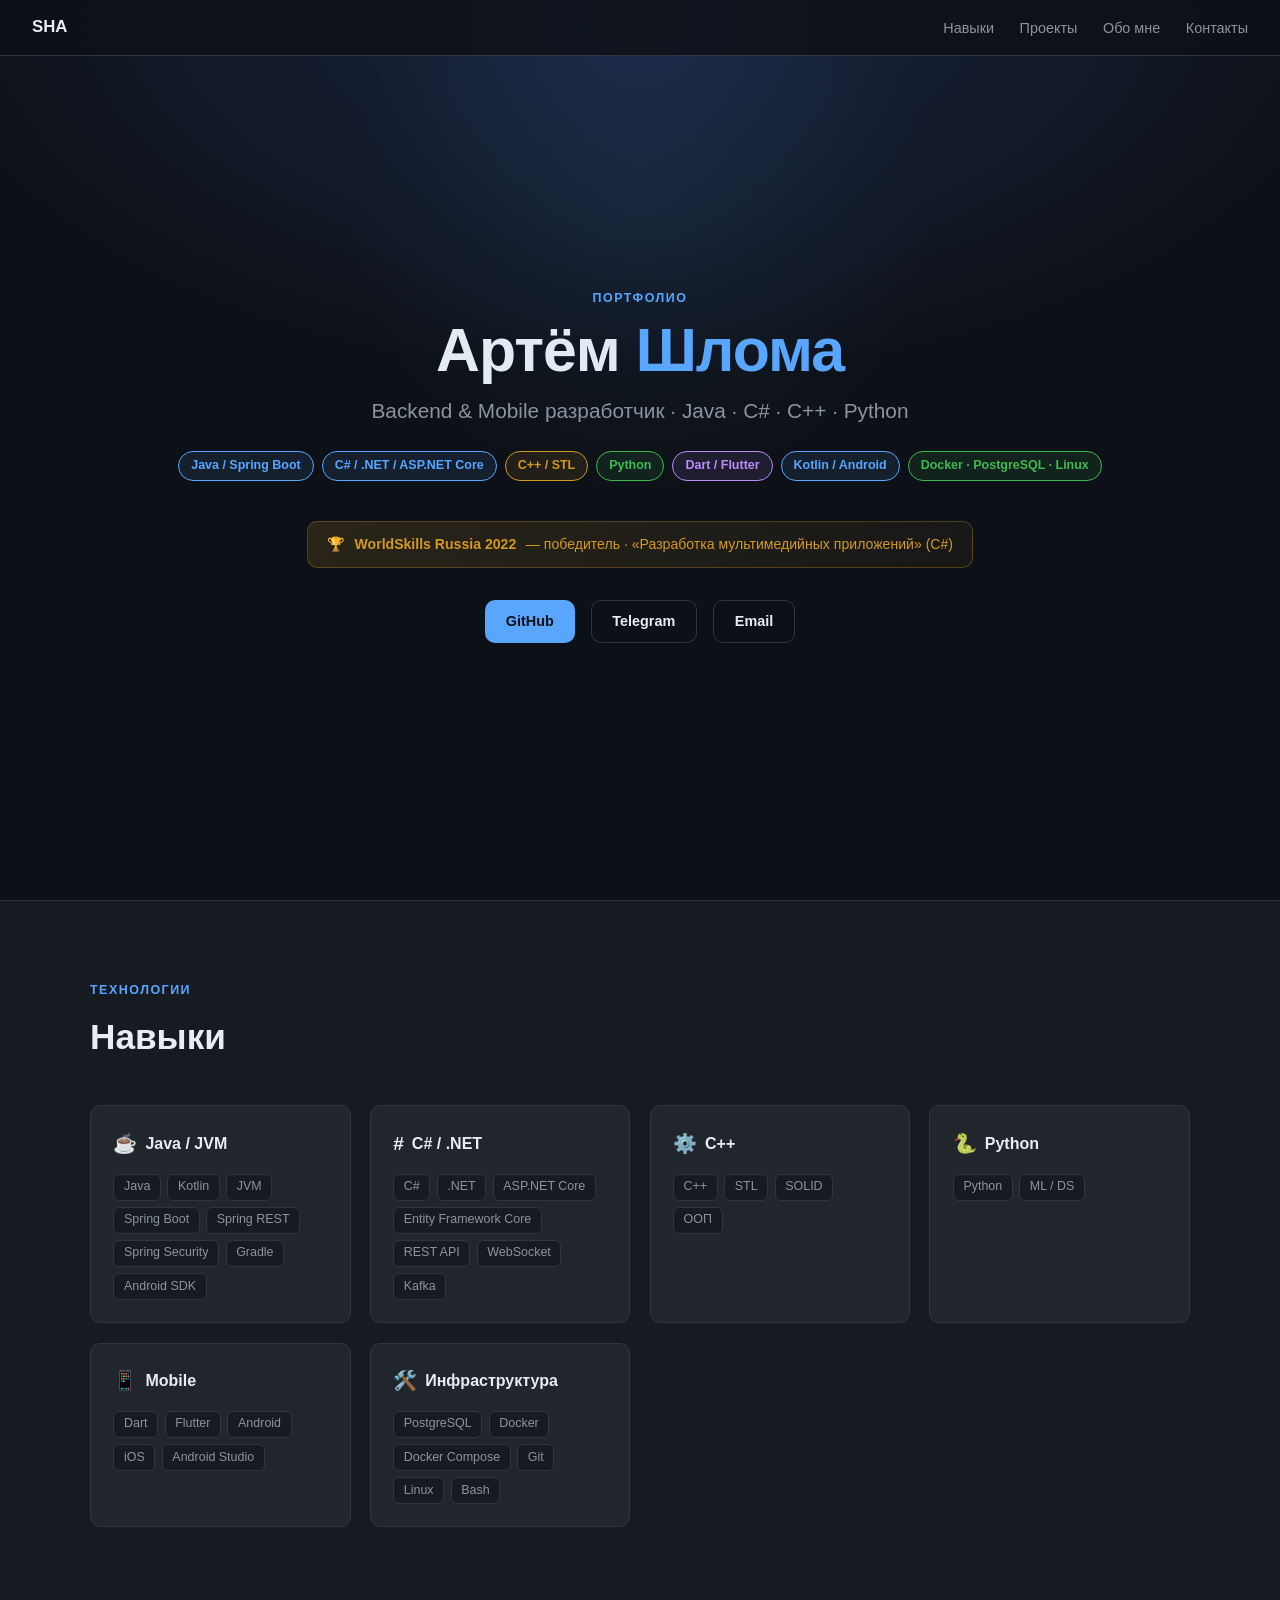
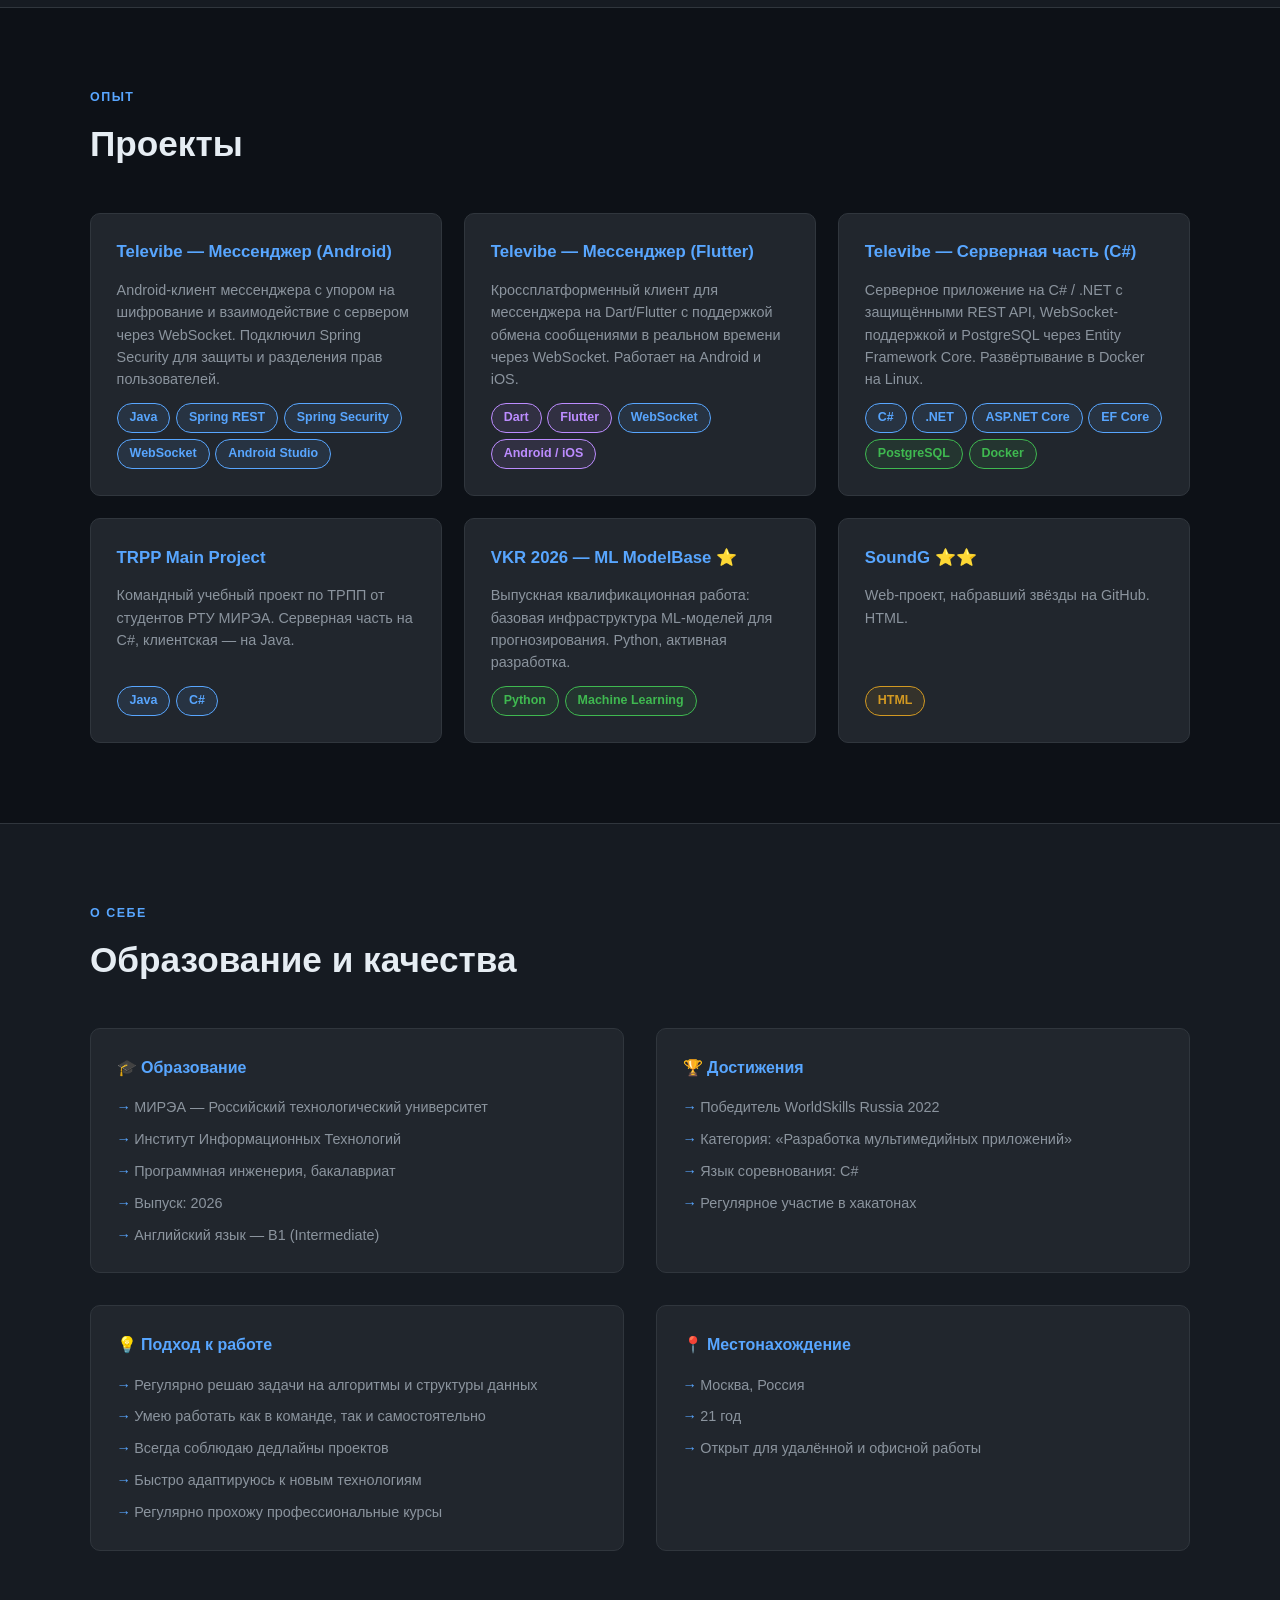
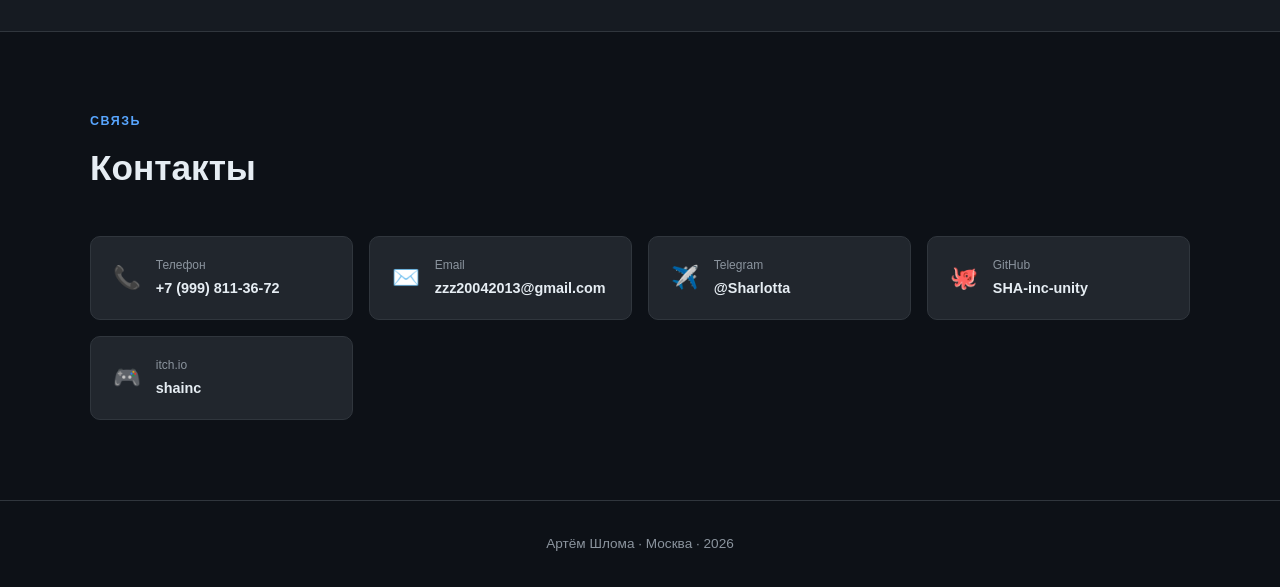
==== index.html @ 4b747300 "обновление личной страницы" ====
<!DOCTYPE html>
<html lang="ru">
<head>
  <meta charset="UTF-8" />
  <meta name="viewport" content="width=device-width, initial-scale=1.0" />
  <title>Артём Шлома — Портфолио</title>
  <style>
    *, *::before, *::after { box-sizing: border-box; margin: 0; padding: 0; }

    :root {
      --bg: #0d1117;
      --bg2: #161b22;
      --card: #21262d;
      --border: #30363d;
      --accent: #58a6ff;
      --green: #3fb950;
      --orange: #d29922;
      --purple: #bc8cff;
      --red: #f85149;
      --text: #e6edf3;
      --muted: #8b949e;
      --radius: 10px;
    }

    html { scroll-behavior: smooth; }

    body {
      background: var(--bg);
      color: var(--text);
      font-family: -apple-system, BlinkMacSystemFont, 'Segoe UI', Helvetica, Arial, sans-serif;
      font-size: 16px;
      line-height: 1.6;
    }

    /* NAV */
    nav {
      position: fixed;
      top: 0; left: 0; right: 0;
      z-index: 100;
      background: rgba(13, 17, 23, 0.85);
      backdrop-filter: blur(12px);
      border-bottom: 1px solid var(--border);
      display: flex;
      align-items: center;
      justify-content: space-between;
      padding: 0 2rem;
      height: 56px;
    }
    nav .logo { font-weight: 700; color: var(--text); font-size: 1.05rem; }
    nav ul { list-style: none; display: flex; gap: 1.6rem; }
    nav a { color: var(--muted); text-decoration: none; font-size: 0.9rem; transition: color .2s; }
    nav a:hover { color: var(--text); }

    /* HERO */
    .hero {
      min-height: 100vh;
      display: flex;
      flex-direction: column;
      justify-content: center;
      align-items: center;
      text-align: center;
      padding: 6rem 2rem 4rem;
      background: radial-gradient(ellipse 80% 60% at 50% 0%, #1a2744 0%, var(--bg) 70%);
      position: relative;
      overflow: hidden;
    }
    .hero::before {
      content: '';
      position: absolute;
      width: 600px; height: 600px;
      background: radial-gradient(circle, rgba(88,166,255,.08) 0%, transparent 70%);
      top: -100px; left: 50%; transform: translateX(-50%);
      pointer-events: none;
    }
    .hero-name {
      font-size: clamp(2.2rem, 6vw, 3.8rem);
      font-weight: 800;
      letter-spacing: -1px;
      line-height: 1.1;
    }
    .hero-name span { color: var(--accent); }
    .hero-title {
      margin-top: .6rem;
      font-size: clamp(1rem, 2.5vw, 1.3rem);
      color: var(--muted);
      font-weight: 400;
    }
    .hero-badges {
      display: flex;
      flex-wrap: wrap;
      gap: .5rem;
      justify-content: center;
      margin-top: 1.5rem;
    }
    .badge {
      padding: .25rem .75rem;
      border-radius: 99px;
      font-size: .78rem;
      font-weight: 600;
      border: 1px solid;
    }
    .badge-blue  { color: var(--accent);  border-color: var(--accent);  background: rgba(88,166,255,.1); }
    .badge-green { color: var(--green);   border-color: var(--green);   background: rgba(63,185,80,.1); }
    .badge-orange{ color: var(--orange);  border-color: var(--orange);  background: rgba(210,153,34,.1); }
    .badge-purple{ color: var(--purple);  border-color: var(--purple);  background: rgba(188,140,255,.1); }
    .badge-red   { color: var(--red);     border-color: var(--red);     background: rgba(248,81,73,.1); }

    .hero-links {
      display: flex;
      gap: 1rem;
      flex-wrap: wrap;
      justify-content: center;
      margin-top: 2rem;
    }
    .btn {
      display: inline-flex;
      align-items: center;
      gap: .4rem;
      padding: .55rem 1.3rem;
      border-radius: var(--radius);
      font-size: .9rem;
      font-weight: 600;
      text-decoration: none;
      transition: all .2s;
      cursor: pointer;
    }
    .btn-primary {
      background: var(--accent);
      color: #0d1117;
    }
    .btn-primary:hover { background: #79b8ff; }
    .btn-outline {
      border: 1px solid var(--border);
      color: var(--text);
      background: transparent;
    }
    .btn-outline:hover { border-color: var(--muted); background: var(--card); }

    .achievement-banner {
      margin-top: 2.5rem;
      display: inline-flex;
      align-items: center;
      gap: .6rem;
      background: linear-gradient(135deg, rgba(210,153,34,.15), rgba(210,153,34,.05));
      border: 1px solid rgba(210,153,34,.3);
      border-radius: var(--radius);
      padding: .7rem 1.2rem;
      font-size: .88rem;
      color: var(--orange);
    }
    .achievement-banner span { font-weight: 700; }

    /* SECTIONS */
    section { padding: 5rem 2rem; }
    .container { max-width: 1100px; margin: 0 auto; }
    .section-label {
      font-size: .78rem;
      font-weight: 700;
      letter-spacing: .12em;
      text-transform: uppercase;
      color: var(--accent);
      margin-bottom: .5rem;
    }
    h2 {
      font-size: clamp(1.6rem, 4vw, 2.2rem);
      font-weight: 800;
      margin-bottom: 2.5rem;
    }

    /* SKILLS */
    #skills { background: var(--bg2); }
    .skills-grid {
      display: grid;
      grid-template-columns: repeat(auto-fill, minmax(240px, 1fr));
      gap: 1.2rem;
    }
    .skill-card {
      background: var(--card);
      border: 1px solid var(--border);
      border-radius: var(--radius);
      padding: 1.4rem;
      transition: border-color .2s, transform .2s;
    }
    .skill-card:hover { border-color: var(--accent); transform: translateY(-2px); }
    .skill-card h3 {
      font-size: 1rem;
      font-weight: 700;
      margin-bottom: .9rem;
      display: flex;
      align-items: center;
      gap: .5rem;
    }
    .skill-icon { font-size: 1.2rem; }
    .skill-tags { display: flex; flex-wrap: wrap; gap: .4rem; }
    .tag {
      background: var(--bg2);
      border: 1px solid var(--border);
      border-radius: 6px;
      padding: .15rem .6rem;
      font-size: .78rem;
      color: var(--muted);
    }

    /* PROJECTS */
    .projects-grid {
      display: grid;
      grid-template-columns: repeat(auto-fill, minmax(320px, 1fr));
      gap: 1.4rem;
    }
    .project-card {
      background: var(--card);
      border: 1px solid var(--border);
      border-radius: var(--radius);
      padding: 1.6rem;
      display: flex;
      flex-direction: column;
      gap: .8rem;
      transition: border-color .2s, transform .2s;
    }
    .project-card:hover { border-color: var(--accent); transform: translateY(-3px); }
    .project-header { display: flex; align-items: flex-start; justify-content: space-between; gap: 1rem; }
    .project-name {
      font-size: 1.05rem;
      font-weight: 700;
      color: var(--accent);
      text-decoration: none;
    }
    .project-name:hover { text-decoration: underline; }
    .project-desc { font-size: .9rem; color: var(--muted); line-height: 1.55; }
    .project-stack { display: flex; flex-wrap: wrap; gap: .35rem; margin-top: auto; }

    /* ABOUT */
    #about { background: var(--bg2); }
    .about-grid {
      display: grid;
      grid-template-columns: 1fr 1fr;
      gap: 2rem;
    }
    @media (max-width: 700px) { .about-grid { grid-template-columns: 1fr; } }
    .about-card {
      background: var(--card);
      border: 1px solid var(--border);
      border-radius: var(--radius);
      padding: 1.6rem;
    }
    .about-card h3 { font-size: 1rem; font-weight: 700; margin-bottom: 1rem; color: var(--accent); }
    .about-card ul { list-style: none; display: flex; flex-direction: column; gap: .55rem; }
    .about-card li {
      font-size: .9rem;
      color: var(--muted);
      padding-left: 1.1rem;
      position: relative;
    }
    .about-card li::before { content: '→'; position: absolute; left: 0; color: var(--accent); }

    /* CONTACT */
    .contact-grid {
      display: grid;
      grid-template-columns: repeat(auto-fill, minmax(220px, 1fr));
      gap: 1rem;
    }
    .contact-card {
      background: var(--card);
      border: 1px solid var(--border);
      border-radius: var(--radius);
      padding: 1.2rem 1.4rem;
      display: flex;
      align-items: center;
      gap: .9rem;
      text-decoration: none;
      color: var(--text);
      transition: border-color .2s, transform .2s;
    }
    .contact-card:hover { border-color: var(--accent); transform: translateY(-2px); }
    .contact-icon { font-size: 1.4rem; }
    .contact-label { font-size: .75rem; color: var(--muted); margin-bottom: .1rem; }
    .contact-value { font-size: .9rem; font-weight: 600; }

    /* FOOTER */
    footer {
      border-top: 1px solid var(--border);
      text-align: center;
      padding: 2rem;
      color: var(--muted);
      font-size: .85rem;
    }

    /* DIVIDER */
    .divider {
      height: 1px;
      background: var(--border);
      margin: 0;
    }

    /* SCROLLBAR */
    ::-webkit-scrollbar { width: 6px; }
    ::-webkit-scrollbar-track { background: var(--bg); }
    ::-webkit-scrollbar-thumb { background: var(--border); border-radius: 3px; }
    ::-webkit-scrollbar-thumb:hover { background: var(--muted); }

    @media (max-width: 600px) {
      nav ul { gap: .9rem; }
      .hero-links { flex-direction: column; align-items: center; }
    }
  </style>
</head>
<body>

<!-- NAVIGATION -->
<nav>
  <div class="logo">SHA</div>
  <ul>
    <li><a href="#skills">Навыки</a></li>
    <li><a href="#projects">Проекты</a></li>
    <li><a href="#about">Обо мне</a></li>
    <li><a href="#contact">Контакты</a></li>
  </ul>
</nav>

<!-- HERO -->
<section class="hero">
  <p class="section-label">Портфолио</p>
  <h1 class="hero-name">Артём <span>Шлома</span></h1>
  <p class="hero-title">Backend &amp; Mobile разработчик · Java · C# · C++ · Python</p>

  <div class="hero-badges">
    <span class="badge badge-blue">Java / Spring Boot</span>
    <span class="badge badge-blue">C# / .NET / ASP.NET Core</span>
    <span class="badge badge-orange">C++ / STL</span>
    <span class="badge badge-green">Python</span>
    <span class="badge badge-purple">Dart / Flutter</span>
    <span class="badge badge-blue">Kotlin / Android</span>
    <span class="badge badge-green">Docker · PostgreSQL · Linux</span>
  </div>

  <div class="achievement-banner">
    🏆 <span>WorldSkills Russia 2022</span> — победитель · «Разработка мультимедийных приложений» (C#)
  </div>

  <div class="hero-links">
    <a href="https://github.com/SHA-inc-unity" class="btn btn-primary" target="_blank" rel="noopener">
      GitHub
    </a>
    <a href="https://t.me/Sharlotta" class="btn btn-outline" target="_blank" rel="noopener">
      Telegram
    </a>
    <a href="mailto:zzz20042013@gmail.com" class="btn btn-outline">
      Email
    </a>
  </div>
</section>

<div class="divider"></div>

<!-- SKILLS -->
<section id="skills">
  <div class="container">
    <p class="section-label">Технологии</p>
    <h2>Навыки</h2>
    <div class="skills-grid">

      <div class="skill-card">
        <h3><span class="skill-icon">☕</span> Java / JVM</h3>
        <div class="skill-tags">
          <span class="tag">Java</span>
          <span class="tag">Kotlin</span>
          <span class="tag">JVM</span>
          <span class="tag">Spring Boot</span>
          <span class="tag">Spring REST</span>
          <span class="tag">Spring Security</span>
          <span class="tag">Gradle</span>
          <span class="tag">Android SDK</span>
        </div>
      </div>

      <div class="skill-card">
        <h3><span class="skill-icon">#</span> C# / .NET</h3>
        <div class="skill-tags">
          <span class="tag">C#</span>
          <span class="tag">.NET</span>
          <span class="tag">ASP.NET Core</span>
          <span class="tag">Entity Framework Core</span>
          <span class="tag">REST API</span>
          <span class="tag">WebSocket</span>
          <span class="tag">Kafka</span>
        </div>
      </div>

      <div class="skill-card">
        <h3><span class="skill-icon">⚙️</span> C++</h3>
        <div class="skill-tags">
          <span class="tag">C++</span>
          <span class="tag">STL</span>
          <span class="tag">SOLID</span>
          <span class="tag">ООП</span>
        </div>
      </div>

      <div class="skill-card">
        <h3><span class="skill-icon">🐍</span> Python</h3>
        <div class="skill-tags">
          <span class="tag">Python</span>
          <span class="tag">ML / DS</span>
        </div>
      </div>

      <div class="skill-card">
        <h3><span class="skill-icon">📱</span> Mobile</h3>
        <div class="skill-tags">
          <span class="tag">Dart</span>
          <span class="tag">Flutter</span>
          <span class="tag">Android</span>
          <span class="tag">iOS</span>
          <span class="tag">Android Studio</span>
        </div>
      </div>

      <div class="skill-card">
        <h3><span class="skill-icon">🛠️</span> Инфраструктура</h3>
        <div class="skill-tags">
          <span class="tag">PostgreSQL</span>
          <span class="tag">Docker</span>
          <span class="tag">Docker Compose</span>
          <span class="tag">Git</span>
          <span class="tag">Linux</span>
          <span class="tag">Bash</span>
        </div>
      </div>

    </div>
  </div>
</section>

<div class="divider"></div>

<!-- PROJECTS -->
<section id="projects">
  <div class="container">
    <p class="section-label">Опыт</p>
    <h2>Проекты</h2>
    <div class="projects-grid">

      <div class="project-card">
        <div class="project-header">
          <a href="https://github.com/FuhFuhOrg/Televibe" class="project-name" target="_blank" rel="noopener">
            Televibe — Мессенджер (Android)
          </a>
        </div>
        <p class="project-desc">
          Android-клиент мессенджера с упором на шифрование и взаимодействие с сервером через WebSocket. 
          Подключил Spring Security для защиты и разделения прав пользователей.
        </p>
        <div class="project-stack">
          <span class="badge badge-blue">Java</span>
          <span class="badge badge-blue">Spring REST</span>
          <span class="badge badge-blue">Spring Security</span>
          <span class="badge badge-blue">WebSocket</span>
          <span class="badge badge-blue">Android Studio</span>
        </div>
      </div>

      <div class="project-card">
        <div class="project-header">
          <a href="https://github.com/FuhFuhOrg/Televibe/tree/main/Flutter/tele_vibe" class="project-name" target="_blank" rel="noopener">
            Televibe — Мессенджер (Flutter)
          </a>
        </div>
        <p class="project-desc">
          Кроссплатформенный клиент для мессенджера на Dart/Flutter с поддержкой обмена сообщениями 
          в реальном времени через WebSocket. Работает на Android и iOS.
        </p>
        <div class="project-stack">
          <span class="badge badge-purple">Dart</span>
          <span class="badge badge-purple">Flutter</span>
          <span class="badge badge-blue">WebSocket</span>
          <span class="badge badge-purple">Android / iOS</span>
        </div>
      </div>

      <div class="project-card">
        <div class="project-header">
          <a href="https://github.com/FuhFuhOrg/Televibe_server" class="project-name" target="_blank" rel="noopener">
            Televibe — Серверная часть (C#)
          </a>
        </div>
        <p class="project-desc">
          Серверное приложение на C# / .NET с защищёнными REST API, WebSocket-поддержкой 
          и PostgreSQL через Entity Framework Core. Развёртывание в Docker на Linux.
        </p>
        <div class="project-stack">
          <span class="badge badge-blue">C#</span>
          <span class="badge badge-blue">.NET</span>
          <span class="badge badge-blue">ASP.NET Core</span>
          <span class="badge badge-blue">EF Core</span>
          <span class="badge badge-green">PostgreSQL</span>
          <span class="badge badge-green">Docker</span>
        </div>
      </div>

      <div class="project-card">
        <div class="project-header">
          <a href="https://github.com/SHA-unity-inc/TRPP_Main_Project" class="project-name" target="_blank" rel="noopener">
            TRPP Main Project
          </a>
        </div>
        <p class="project-desc">
          Командный учебный проект по ТРПП от студентов РТУ МИРЭА. Серверная часть на C#, 
          клиентская — на Java.
        </p>
        <div class="project-stack">
          <span class="badge badge-blue">Java</span>
          <span class="badge badge-blue">C#</span>
        </div>
      </div>

      <div class="project-card">
        <div class="project-header">
          <a href="https://github.com/SHA-inc-unity/VKR_2026_ModelBase" class="project-name" target="_blank" rel="noopener">
            VKR 2026 — ML ModelBase ⭐
          </a>
        </div>
        <p class="project-desc">
          Выпускная квалификационная работа: базовая инфраструктура ML-моделей для прогнозирования. 
          Python, активная разработка.
        </p>
        <div class="project-stack">
          <span class="badge badge-green">Python</span>
          <span class="badge badge-green">Machine Learning</span>
        </div>
      </div>

      <div class="project-card">
        <div class="project-header">
          <a href="https://github.com/SHA-inc-unity/SoundG" class="project-name" target="_blank" rel="noopener">
            SoundG ⭐⭐
          </a>
        </div>
        <p class="project-desc">
          Web-проект, набравший звёзды на GitHub. HTML.
        </p>
        <div class="project-stack">
          <span class="badge badge-orange">HTML</span>
        </div>
      </div>

    </div>
  </div>
</section>

<div class="divider"></div>

<!-- ABOUT -->
<section id="about">
  <div class="container">
    <p class="section-label">О себе</p>
    <h2>Образование и качества</h2>
    <div class="about-grid">

      <div class="about-card">
        <h3>🎓 Образование</h3>
        <ul>
          <li>МИРЭА — Российский технологический университет</li>
          <li>Институт Информационных Технологий</li>
          <li>Программная инженерия, бакалавриат</li>
          <li>Выпуск: 2026</li>
          <li>Английский язык — B1 (Intermediate)</li>
        </ul>
      </div>

      <div class="about-card">
        <h3>🏆 Достижения</h3>
        <ul>
          <li>Победитель WorldSkills Russia 2022</li>
          <li>Категория: «Разработка мультимедийных приложений»</li>
          <li>Язык соревнования: C#</li>
          <li>Регулярное участие в хакатонах</li>
        </ul>
      </div>

      <div class="about-card">
        <h3>💡 Подход к работе</h3>
        <ul>
          <li>Регулярно решаю задачи на алгоритмы и структуры данных</li>
          <li>Умею работать как в команде, так и самостоятельно</li>
          <li>Всегда соблюдаю дедлайны проектов</li>
          <li>Быстро адаптируюсь к новым технологиям</li>
          <li>Регулярно прохожу профессиональные курсы</li>
        </ul>
      </div>

      <div class="about-card">
        <h3>📍 Местонахождение</h3>
        <ul>
          <li>Москва, Россия</li>
          <li>21 год</li>
          <li>Открыт для удалённой и офисной работы</li>
        </ul>
      </div>

    </div>
  </div>
</section>

<div class="divider"></div>

<!-- CONTACT -->
<section id="contact">
  <div class="container">
    <p class="section-label">Связь</p>
    <h2>Контакты</h2>
    <div class="contact-grid">

      <a href="tel:+79998113672" class="contact-card">
        <span class="contact-icon">📞</span>
        <div>
          <div class="contact-label">Телефон</div>
          <div class="contact-value">+7 (999) 811-36-72</div>
        </div>
      </a>

      <a href="mailto:zzz20042013@gmail.com" class="contact-card">
        <span class="contact-icon">✉️</span>
        <div>
          <div class="contact-label">Email</div>
          <div class="contact-value">zzz20042013@gmail.com</div>
        </div>
      </a>

      <a href="https://t.me/Sharlotta" class="contact-card" target="_blank" rel="noopener">
        <span class="contact-icon">✈️</span>
        <div>
          <div class="contact-label">Telegram</div>
          <div class="contact-value">@Sharlotta</div>
        </div>
      </a>

      <a href="https://github.com/SHA-inc-unity" class="contact-card" target="_blank" rel="noopener">
        <span class="contact-icon">🐙</span>
        <div>
          <div class="contact-label">GitHub</div>
          <div class="contact-value">SHA-inc-unity</div>
        </div>
      </a>

      <a href="https://itch.io/profile/shainc" class="contact-card" target="_blank" rel="noopener">
        <span class="contact-icon">🎮</span>
        <div>
          <div class="contact-label">itch.io</div>
          <div class="contact-value">shainc</div>
        </div>
      </a>

    </div>
  </div>
</section>

<footer>
  <p>Артём Шлома · Москва · 2026</p>
</footer>

</body>
</html>
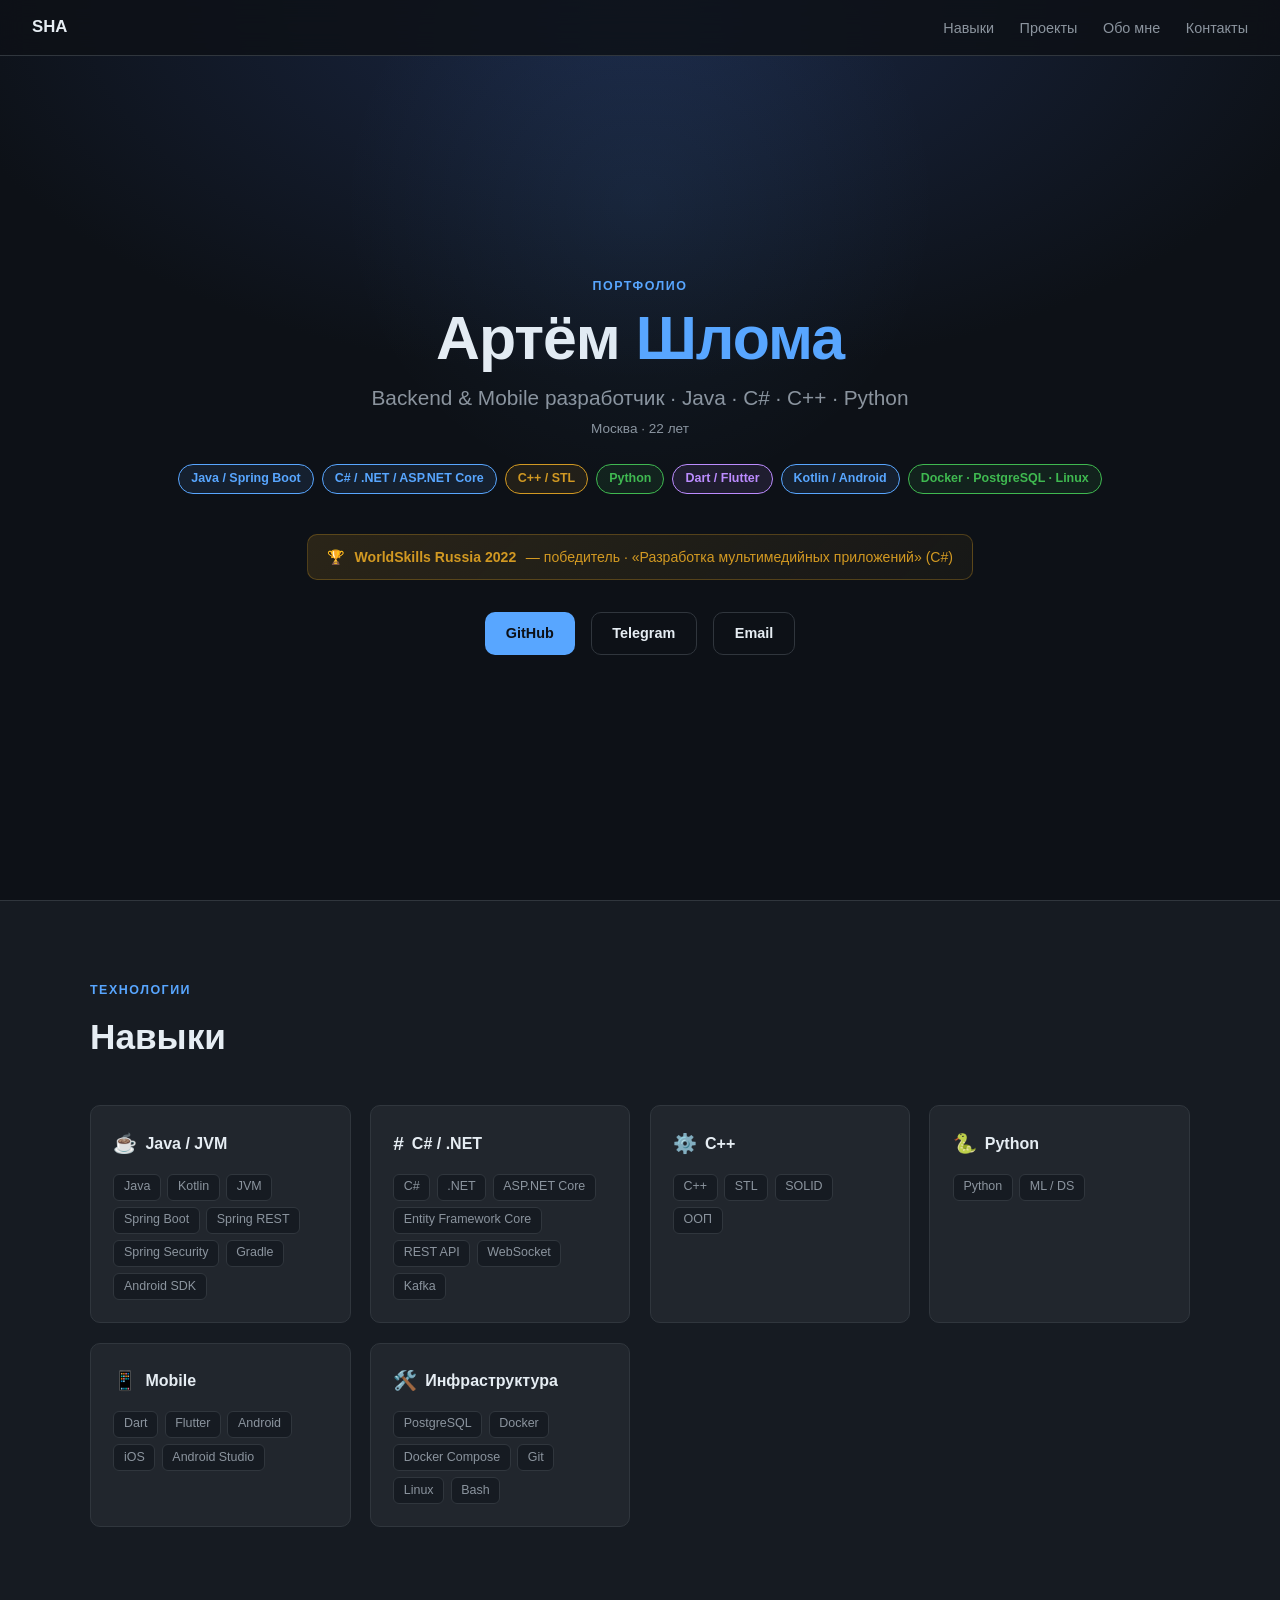
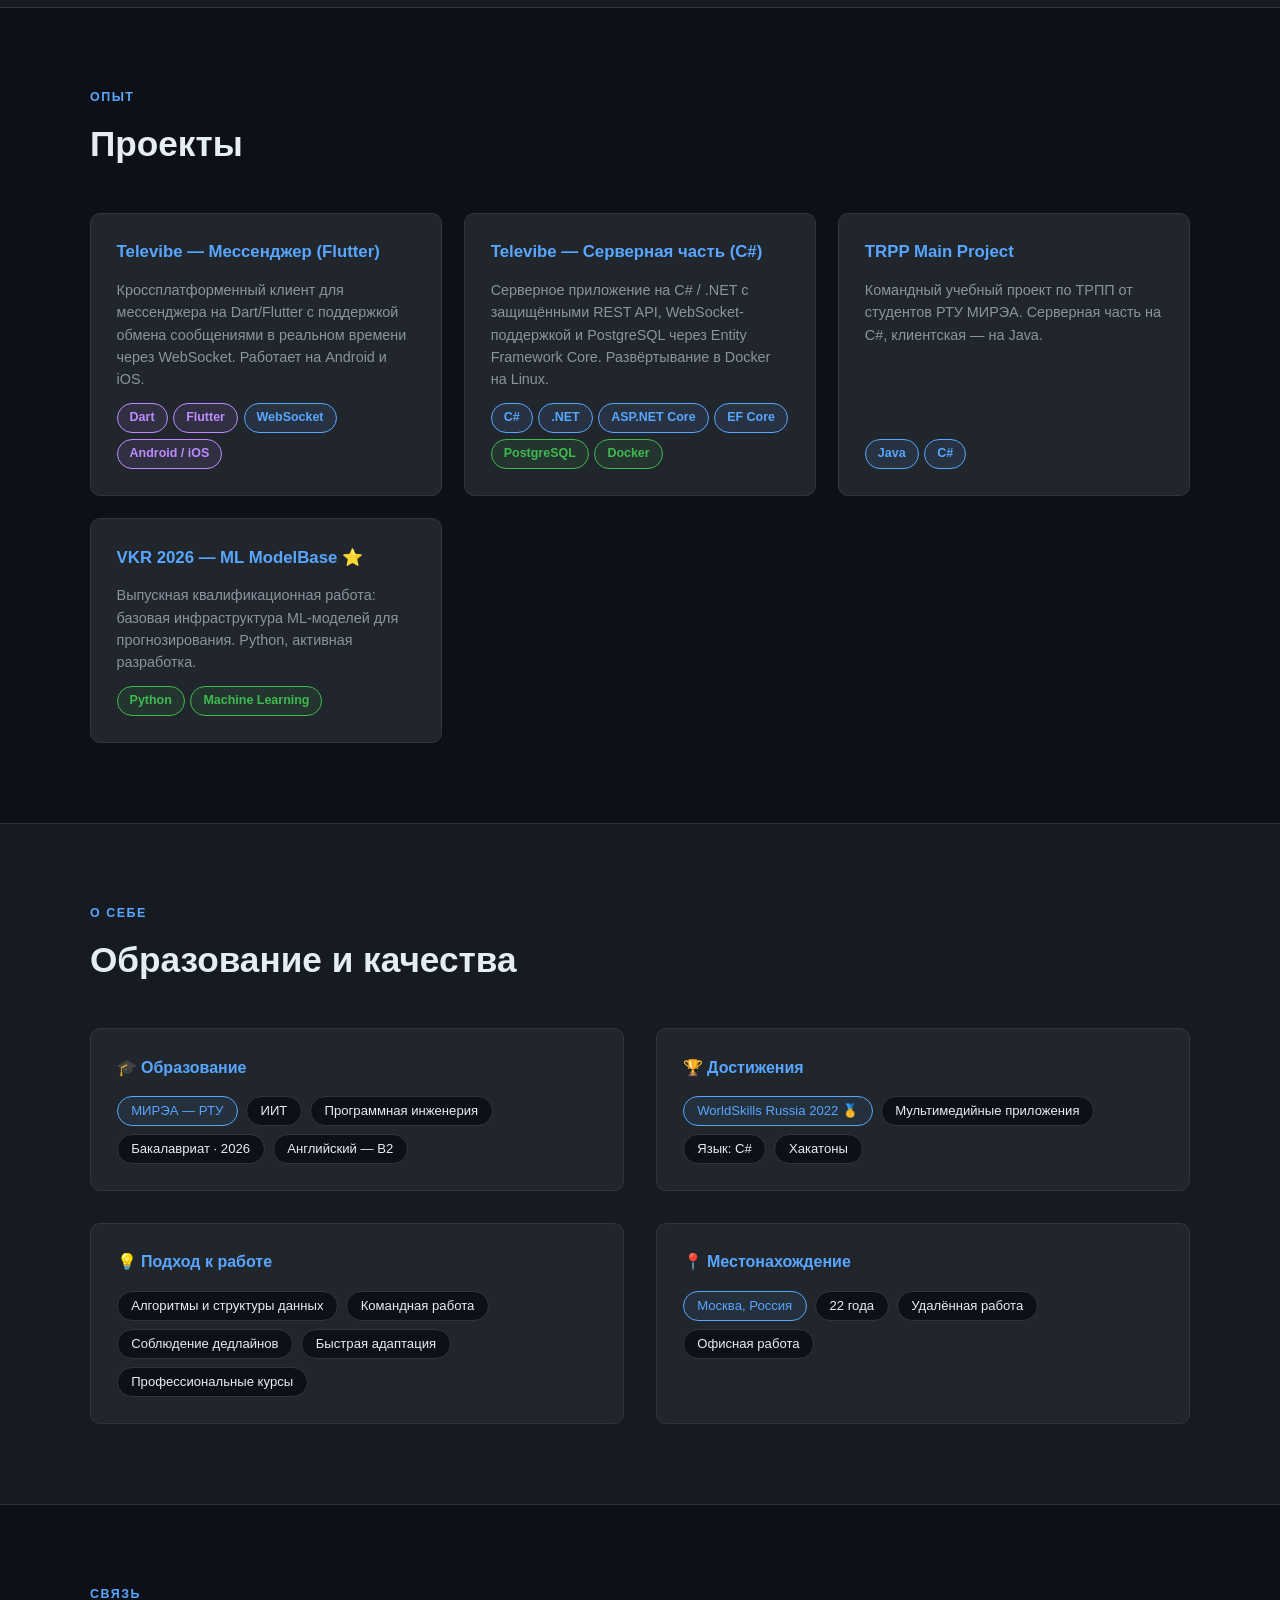
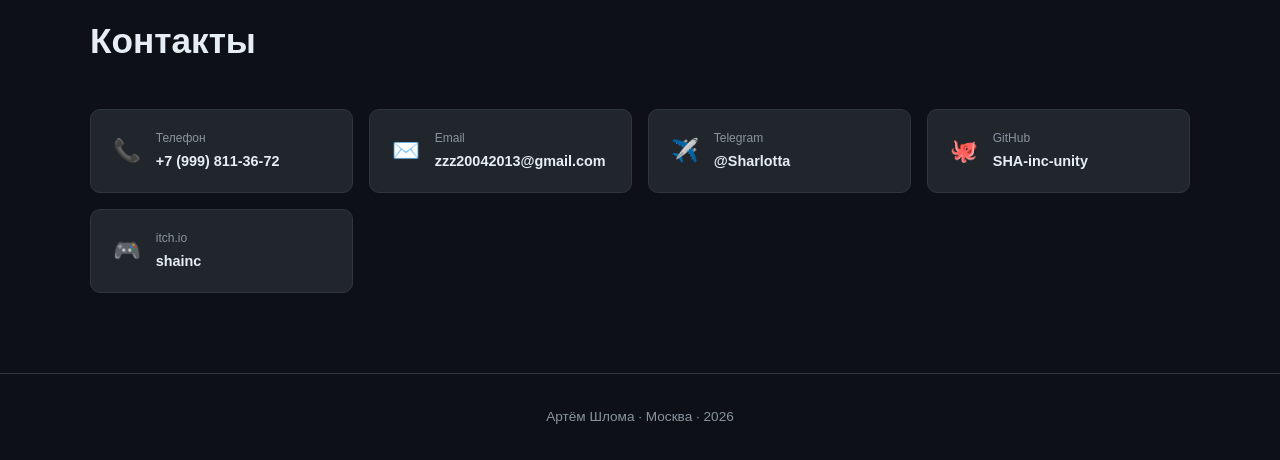
==== commit 07fc3b1c: "update projects" ====
--- a/index.html
+++ b/index.html
@@ -253,6 +253,21 @@
     }
     .about-card li::before { content: '→'; position: absolute; left: 0; color: var(--accent); }
 
+    /* CHIPS */
+    .chips { display: flex; flex-wrap: wrap; gap: .5rem; }
+    .chip {
+      display: inline-block;
+      padding: .3rem .85rem;
+      border-radius: 99px;
+      background: var(--bg);
+      border: 1px solid var(--border);
+      font-size: .82rem;
+      color: var(--text);
+      line-height: 1.4;
+    }
+    .chip-accent { border-color: var(--accent); color: var(--accent); background: rgba(88,166,255,.08); }
+    .chip-muted  { color: var(--muted); }
+
     /* CONTACT */
     .contact-grid {
       display: grid;
@@ -322,6 +337,7 @@
   <p class="section-label">Портфолио</p>
   <h1 class="hero-name">Артём <span>Шлома</span></h1>
   <p class="hero-title">Backend &amp; Mobile разработчик · Java · C# · C++ · Python</p>
+  <p class="hero-title" style="font-size:.85rem;margin-top:.2rem;color:var(--muted)">Москва · <span id="hero-age"></span></p>
 
   <div class="hero-badges">
     <span class="badge badge-blue">Java / Spring Boot</span>
@@ -442,25 +458,6 @@
 
       <div class="project-card">
         <div class="project-header">
-          <a href="https://github.com/FuhFuhOrg/Televibe" class="project-name" target="_blank" rel="noopener">
-            Televibe — Мессенджер (Android)
-          </a>
-        </div>
-        <p class="project-desc">
-          Android-клиент мессенджера с упором на шифрование и взаимодействие с сервером через WebSocket. 
-          Подключил Spring Security для защиты и разделения прав пользователей.
-        </p>
-        <div class="project-stack">
-          <span class="badge badge-blue">Java</span>
-          <span class="badge badge-blue">Spring REST</span>
-          <span class="badge badge-blue">Spring Security</span>
-          <span class="badge badge-blue">WebSocket</span>
-          <span class="badge badge-blue">Android Studio</span>
-        </div>
-      </div>
-
-      <div class="project-card">
-        <div class="project-header">
           <a href="https://github.com/FuhFuhOrg/Televibe/tree/main/Flutter/tele_vibe" class="project-name" target="_blank" rel="noopener">
             Televibe — Мессенджер (Flutter)
           </a>
@@ -529,19 +526,7 @@
         </div>
       </div>
 
-      <div class="project-card">
-        <div class="project-header">
-          <a href="https://github.com/SHA-inc-unity/SoundG" class="project-name" target="_blank" rel="noopener">
-            SoundG ⭐⭐
-          </a>
-        </div>
-        <p class="project-desc">
-          Web-проект, набравший звёзды на GitHub. HTML.
-        </p>
-        <div class="project-stack">
-          <span class="badge badge-orange">HTML</span>
-        </div>
-      </div>
+
 
     </div>
   </div>
@@ -558,43 +543,44 @@
 
       <div class="about-card">
         <h3>🎓 Образование</h3>
-        <ul>
-          <li>МИРЭА — Российский технологический университет</li>
-          <li>Институт Информационных Технологий</li>
-          <li>Программная инженерия, бакалавриат</li>
-          <li>Выпуск: 2026</li>
-          <li>Английский язык — B1 (Intermediate)</li>
-        </ul>
+        <div class="chips">
+          <span class="chip chip-accent">МИРЭА — РТУ</span>
+          <span class="chip">ИИТ</span>
+          <span class="chip">Программная инженерия</span>
+          <span class="chip">Бакалавриат · 2026</span>
+          <span class="chip">Английский — B2</span>
+        </div>
       </div>
 
       <div class="about-card">
         <h3>🏆 Достижения</h3>
-        <ul>
-          <li>Победитель WorldSkills Russia 2022</li>
-          <li>Категория: «Разработка мультимедийных приложений»</li>
-          <li>Язык соревнования: C#</li>
-          <li>Регулярное участие в хакатонах</li>
-        </ul>
+        <div class="chips">
+          <span class="chip chip-accent">WorldSkills Russia 2022 🥇</span>
+          <span class="chip">Мультимедийные приложения</span>
+          <span class="chip">Язык: C#</span>
+          <span class="chip">Хакатоны</span>
+        </div>
       </div>
 
       <div class="about-card">
         <h3>💡 Подход к работе</h3>
-        <ul>
-          <li>Регулярно решаю задачи на алгоритмы и структуры данных</li>
-          <li>Умею работать как в команде, так и самостоятельно</li>
-          <li>Всегда соблюдаю дедлайны проектов</li>
-          <li>Быстро адаптируюсь к новым технологиям</li>
-          <li>Регулярно прохожу профессиональные курсы</li>
-        </ul>
+        <div class="chips">
+          <span class="chip">Алгоритмы и структуры данных</span>
+          <span class="chip">Командная работа</span>
+          <span class="chip">Соблюдение дедлайнов</span>
+          <span class="chip">Быстрая адаптация</span>
+          <span class="chip">Профессиональные курсы</span>
+        </div>
       </div>
 
       <div class="about-card">
         <h3>📍 Местонахождение</h3>
-        <ul>
-          <li>Москва, Россия</li>
-          <li>21 год</li>
-          <li>Открыт для удалённой и офисной работы</li>
-        </ul>
+        <div class="chips">
+          <span class="chip chip-accent">Москва, Россия</span>
+          <span class="chip" id="age-chip"></span>
+          <span class="chip">Удалённая работа</span>
+          <span class="chip">Офисная работа</span>
+        </div>
       </div>
 
     </div>
@@ -658,5 +644,19 @@
   <p>Артём Шлома · Москва · 2026</p>
 </footer>
 
+<script>
+  (function() {
+    var birth = new Date(2004, 8, 8); // Sept 8, 2004 (month 0-indexed)
+    var now = new Date();
+    var age = now.getFullYear() - birth.getFullYear();
+    var m = now.getMonth() - birth.getMonth();
+    if (m < 0 || (m === 0 && now.getDate() < birth.getDate())) age--;
+    var txt = age + ' ' + (age === 21 ? 'год' : age >= 22 && age <= 24 ? 'года' : 'лет');
+    var chip = document.getElementById('age-chip');
+    if (chip) chip.textContent = txt;
+    var heroAge = document.getElementById('hero-age');
+    if (heroAge) heroAge.textContent = age + ' лет';
+  })();
+</script>
 </body>
 </html>
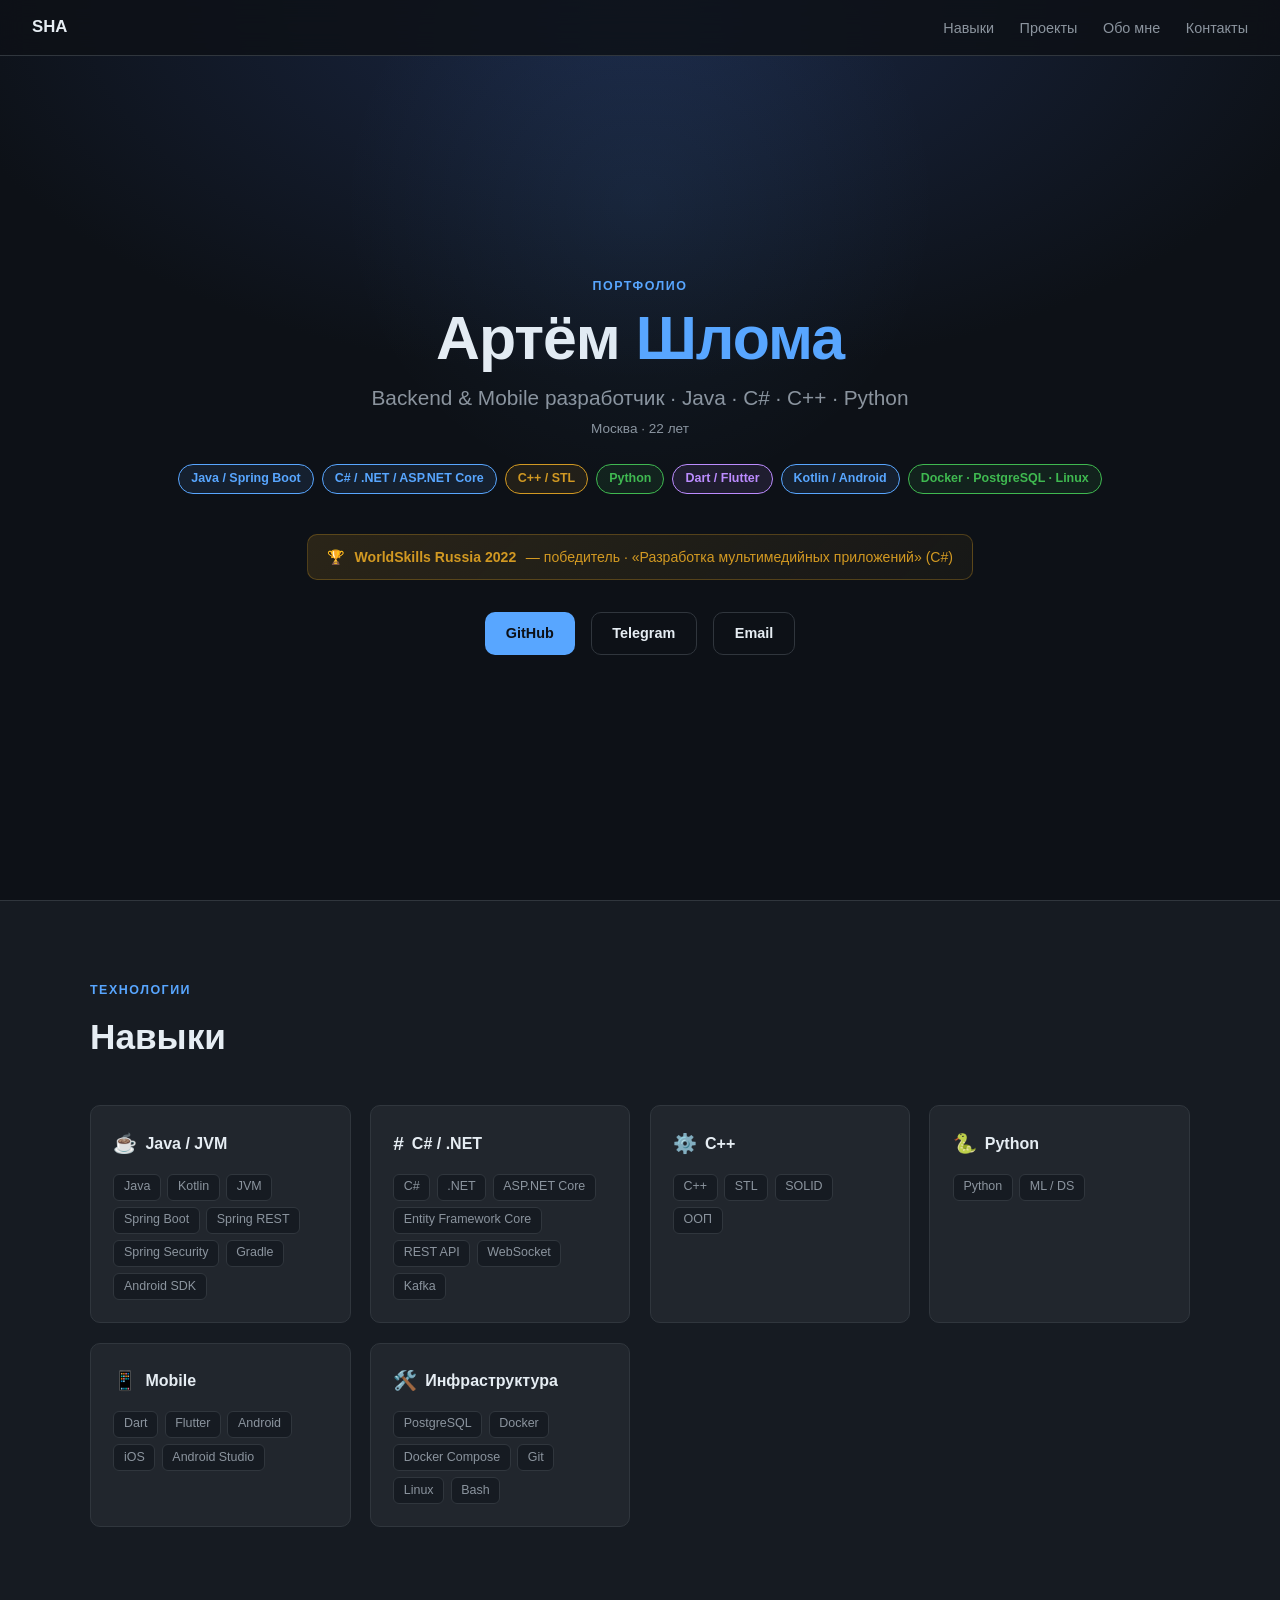
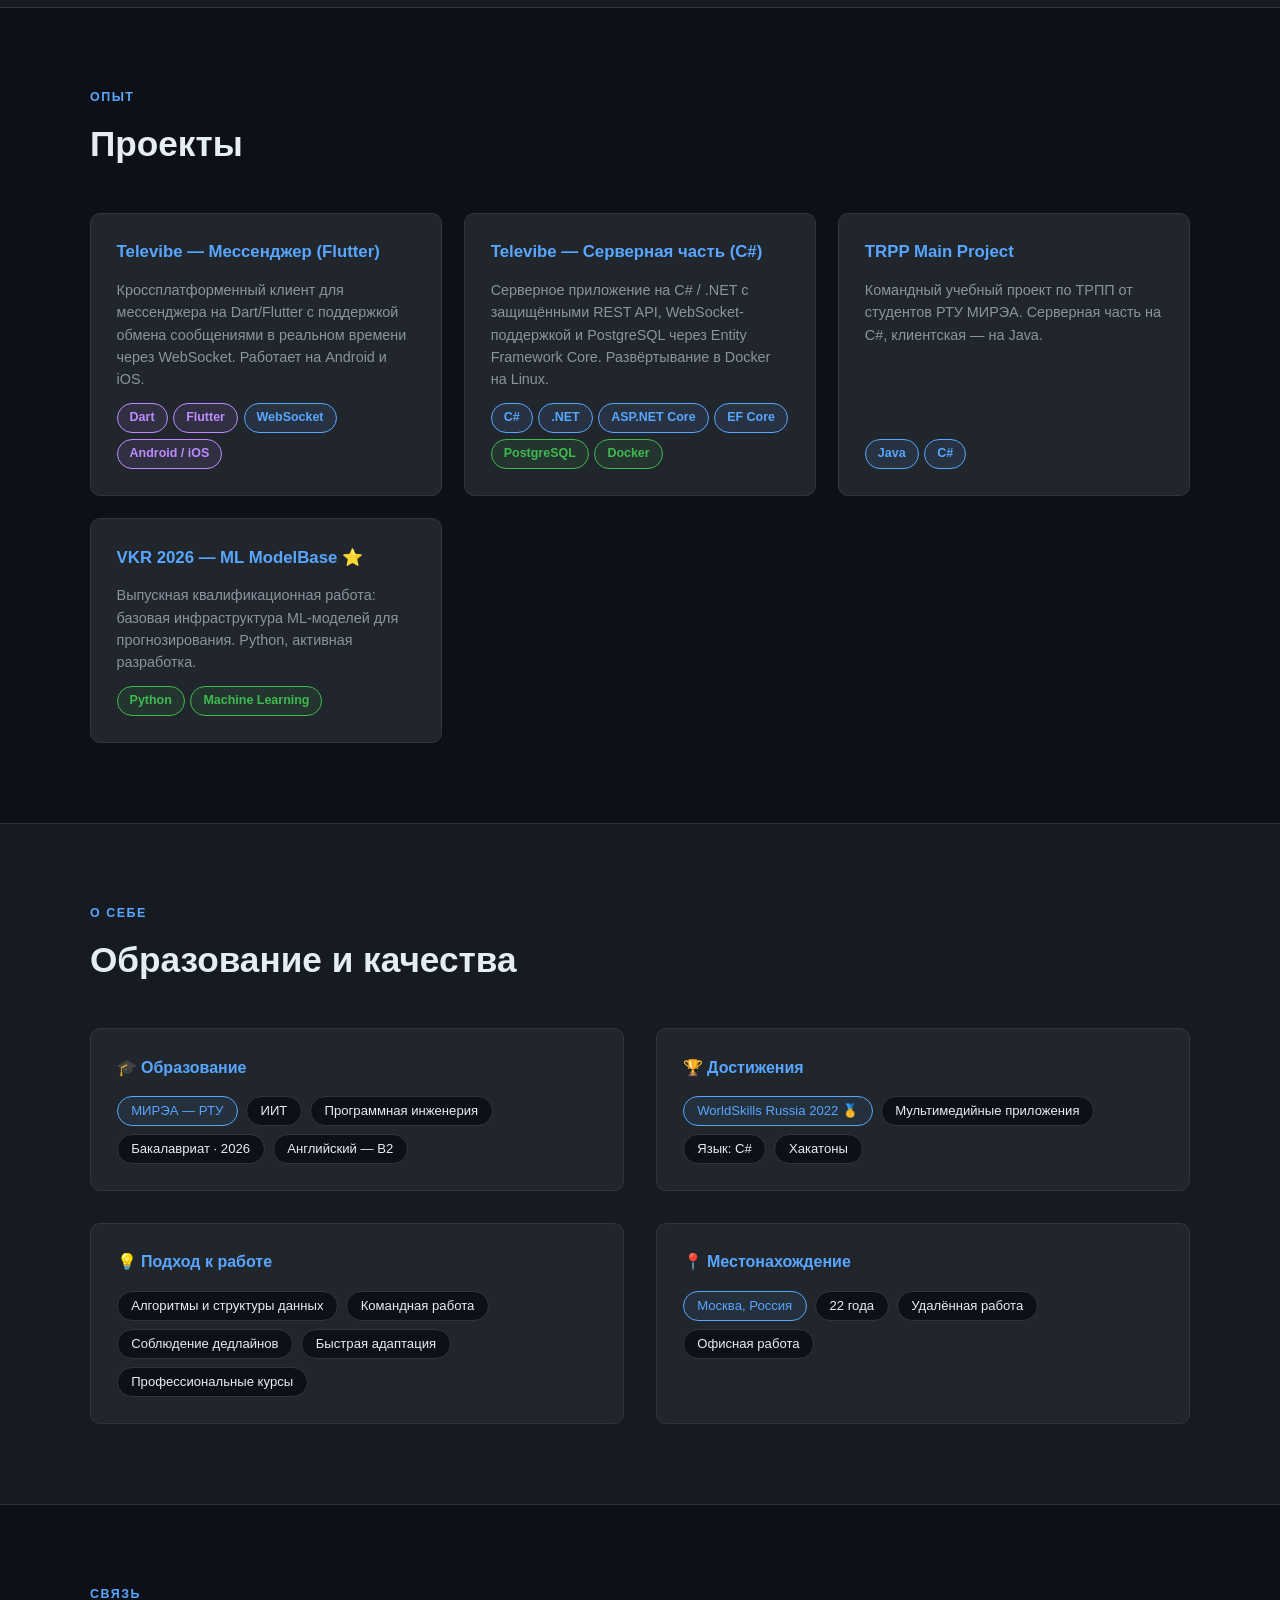
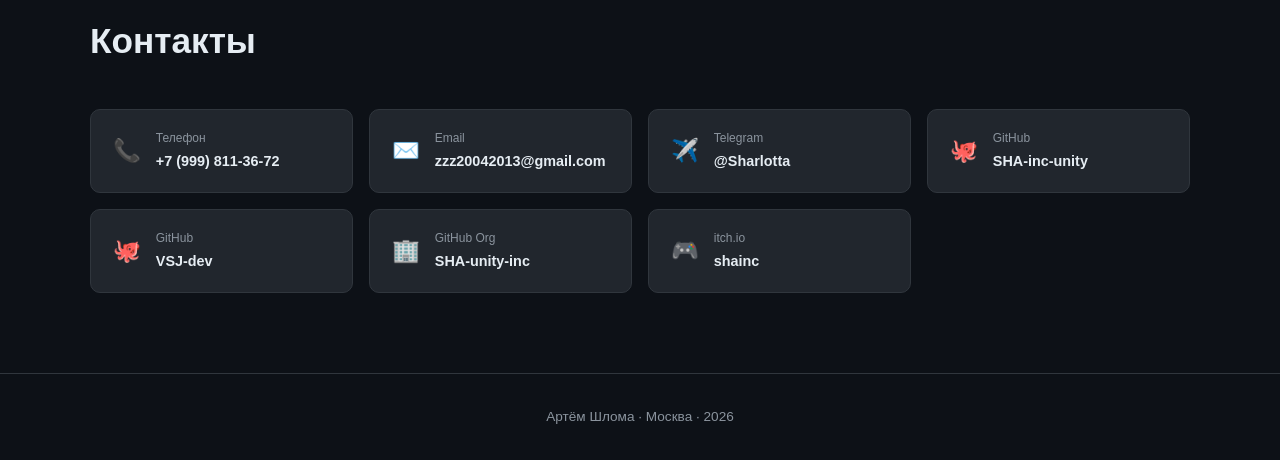
==== commit 70a02547: "fix account link" ====
--- a/index.html
+++ b/index.html
@@ -625,6 +625,22 @@
         <div>
           <div class="contact-label">GitHub</div>
           <div class="contact-value">SHA-inc-unity</div>
+        </div>
+      </a>
+
+      <a href="https://github.com/VSJ-dev" class="contact-card" target="_blank" rel="noopener">
+        <span class="contact-icon">🐙</span>
+        <div>
+          <div class="contact-label">GitHub</div>
+          <div class="contact-value">VSJ-dev</div>
+        </div>
+      </a>
+
+      <a href="https://github.com/SHA-unity-inc" class="contact-card" target="_blank" rel="noopener">
+        <span class="contact-icon">🏢</span>
+        <div>
+          <div class="contact-label">GitHub Org</div>
+          <div class="contact-value">SHA-unity-inc</div>
         </div>
       </a>
 
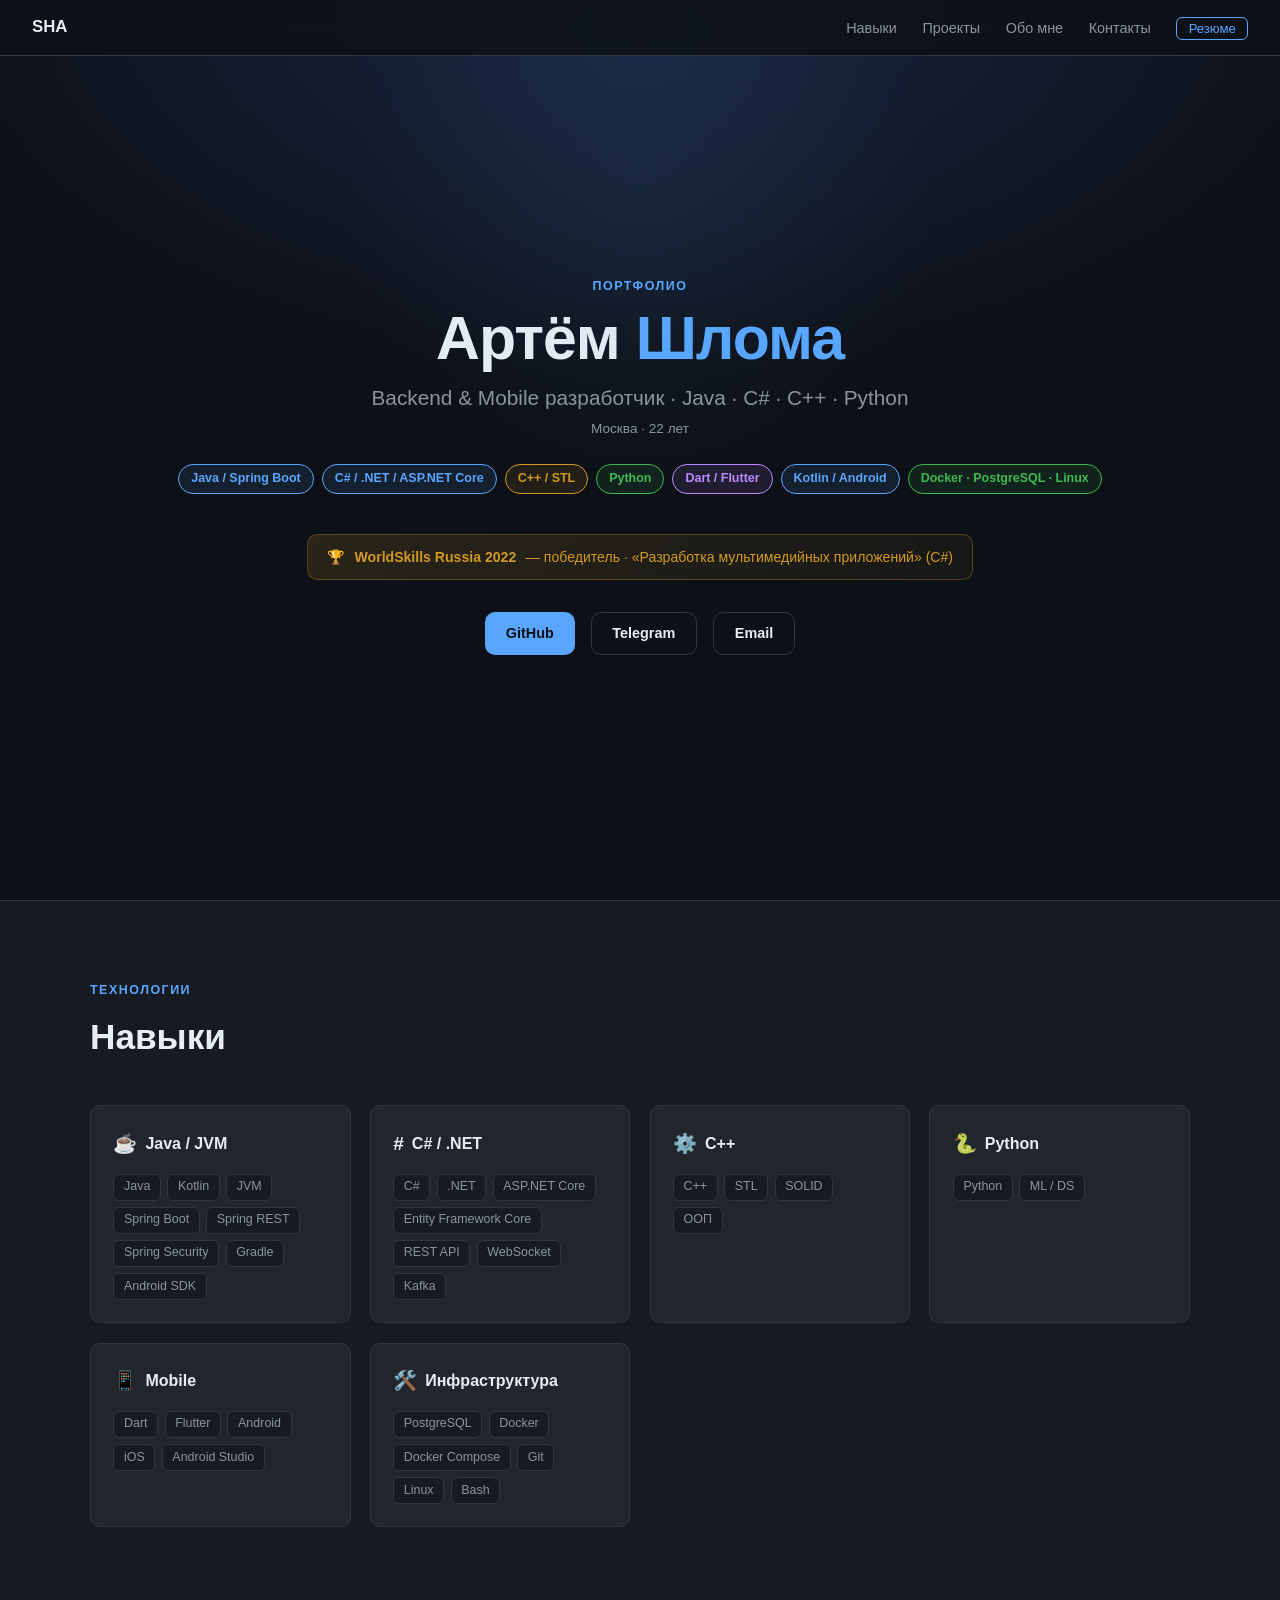
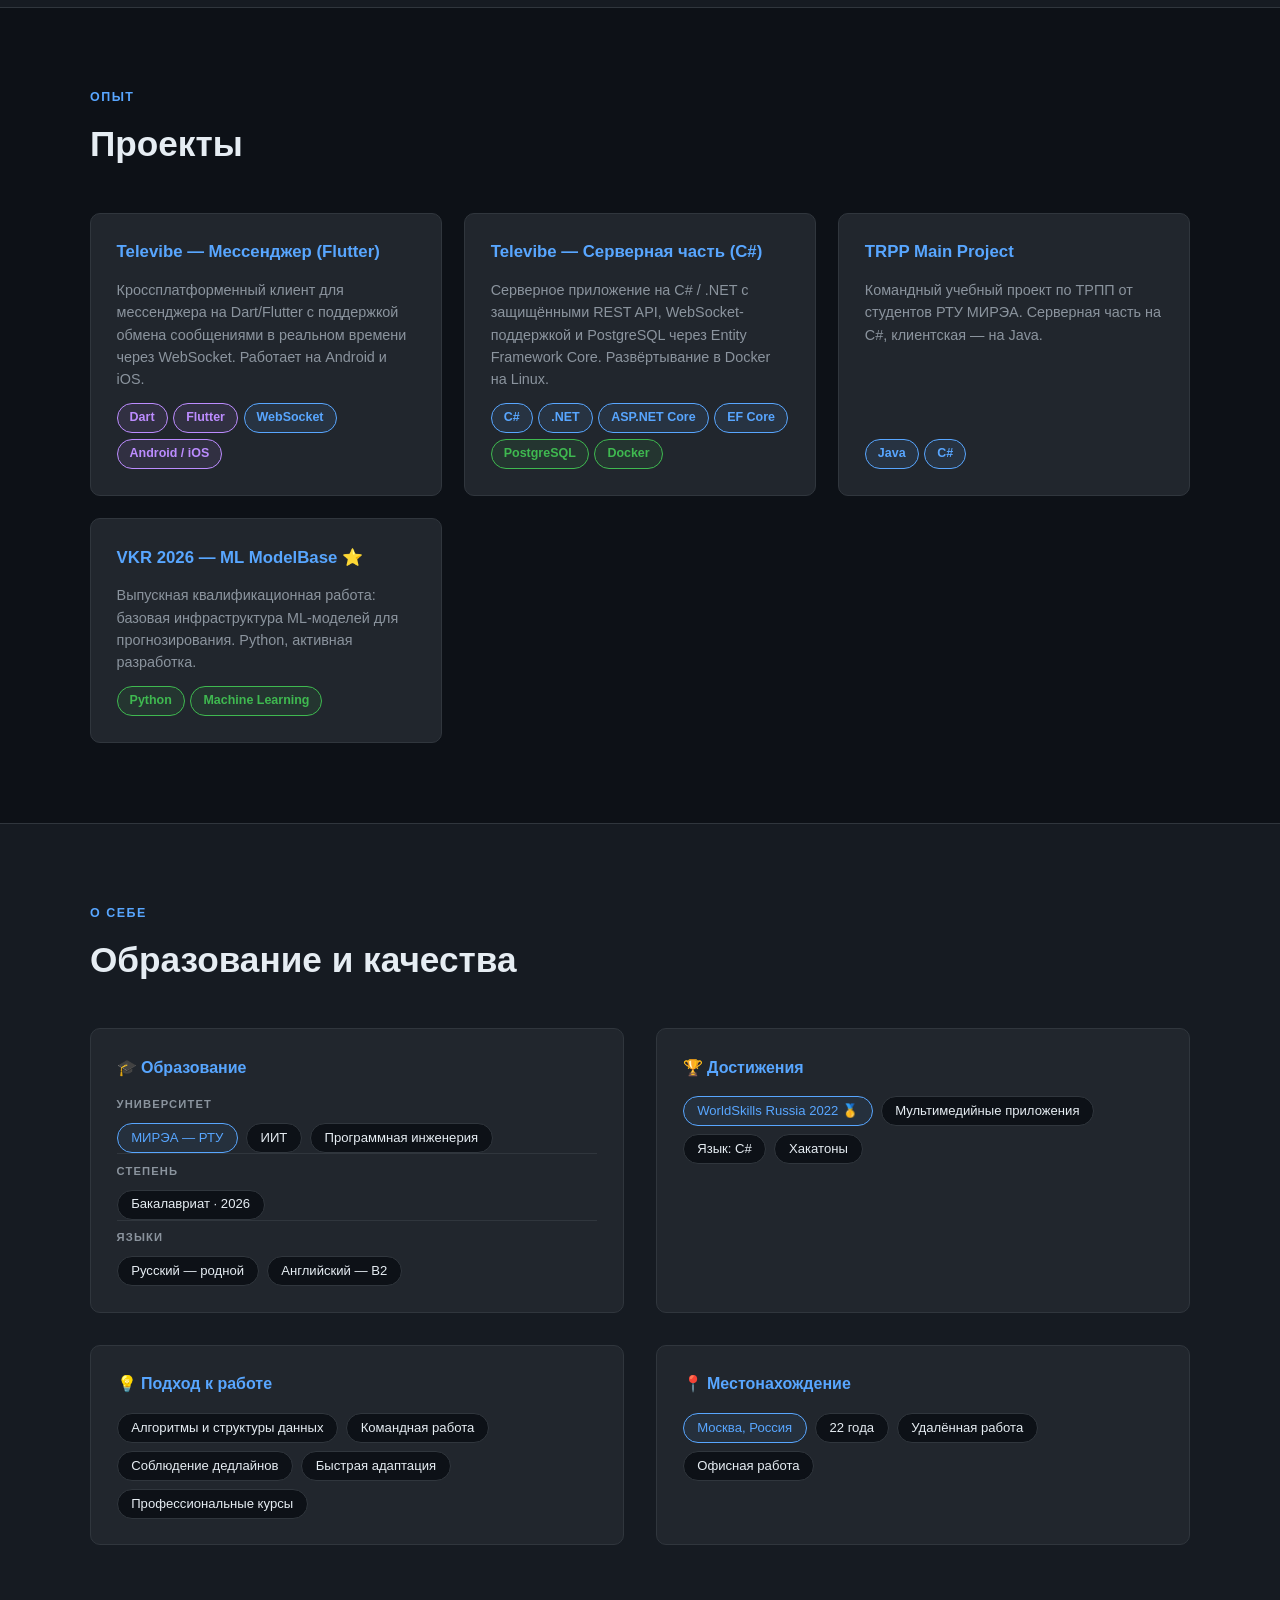
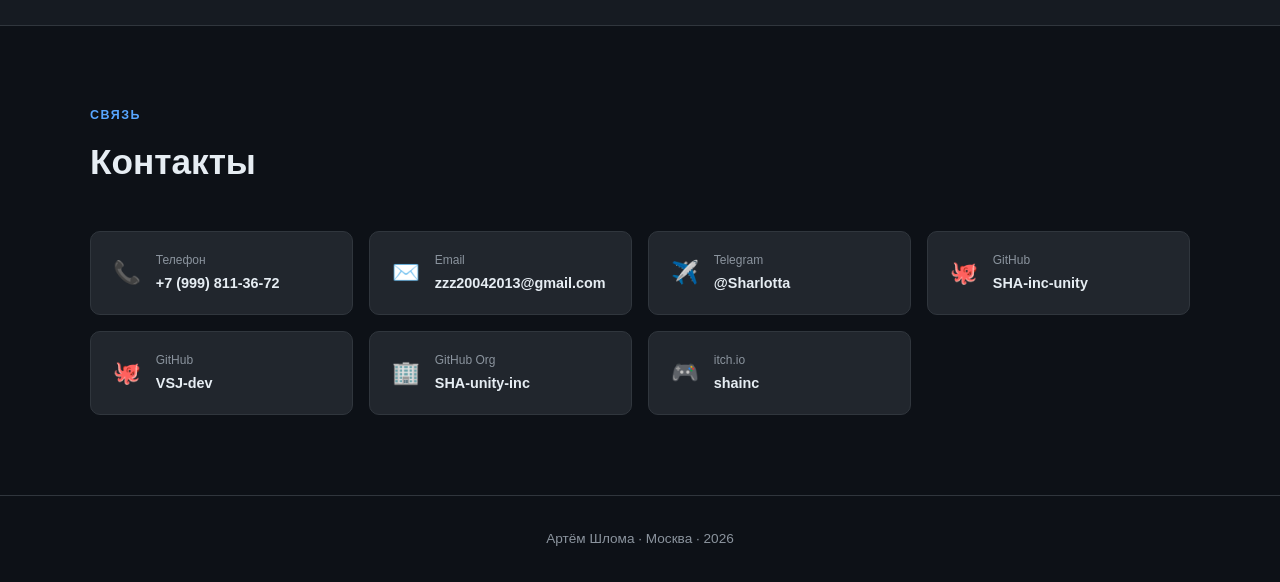
==== commit 5bc8dc25: "fixed some bugs" ====
--- a/index.html
+++ b/index.html
@@ -268,6 +268,24 @@
     .chip-accent { border-color: var(--accent); color: var(--accent); background: rgba(88,166,255,.08); }
     .chip-muted  { color: var(--muted); }
 
+    /* CHIP GROUPS */
+    .chip-group {
+      display: flex;
+      flex-direction: column;
+      gap: .55rem;
+    }
+    .chip-group + .chip-group {
+      padding-top: .55rem;
+      border-top: 1px solid var(--border);
+    }
+    .chip-group-label {
+      font-size: .7rem;
+      font-weight: 700;
+      letter-spacing: .1em;
+      text-transform: uppercase;
+      color: var(--muted);
+    }
+
     /* CONTACT */
     .contact-grid {
       display: grid;
@@ -329,6 +347,7 @@
     <li><a href="#projects">Проекты</a></li>
     <li><a href="#about">Обо мне</a></li>
     <li><a href="#contact">Контакты</a></li>
+    <li><a href="/resume/" style="color:var(--accent);border:1px solid var(--accent);padding:.2rem .7rem;border-radius:6px;font-size:.82rem;">Резюме</a></li>
   </ul>
 </nav>
 
@@ -543,12 +562,26 @@
 
       <div class="about-card">
         <h3>🎓 Образование</h3>
-        <div class="chips">
-          <span class="chip chip-accent">МИРЭА — РТУ</span>
-          <span class="chip">ИИТ</span>
-          <span class="chip">Программная инженерия</span>
-          <span class="chip">Бакалавриат · 2026</span>
-          <span class="chip">Английский — B2</span>
+        <div class="chip-group">
+          <span class="chip-group-label">Университет</span>
+          <div class="chips">
+            <span class="chip chip-accent">МИРЭА — РТУ</span>
+            <span class="chip">ИИТ</span>
+            <span class="chip">Программная инженерия</span>
+          </div>
+        </div>
+        <div class="chip-group">
+          <span class="chip-group-label">Степень</span>
+          <div class="chips">
+            <span class="chip">Бакалавриат · 2026</span>
+          </div>
+        </div>
+        <div class="chip-group">
+          <span class="chip-group-label">Языки</span>
+          <div class="chips">
+            <span class="chip">Русский — родной</span>
+            <span class="chip">Английский — B2</span>
+          </div>
         </div>
       </div>
 
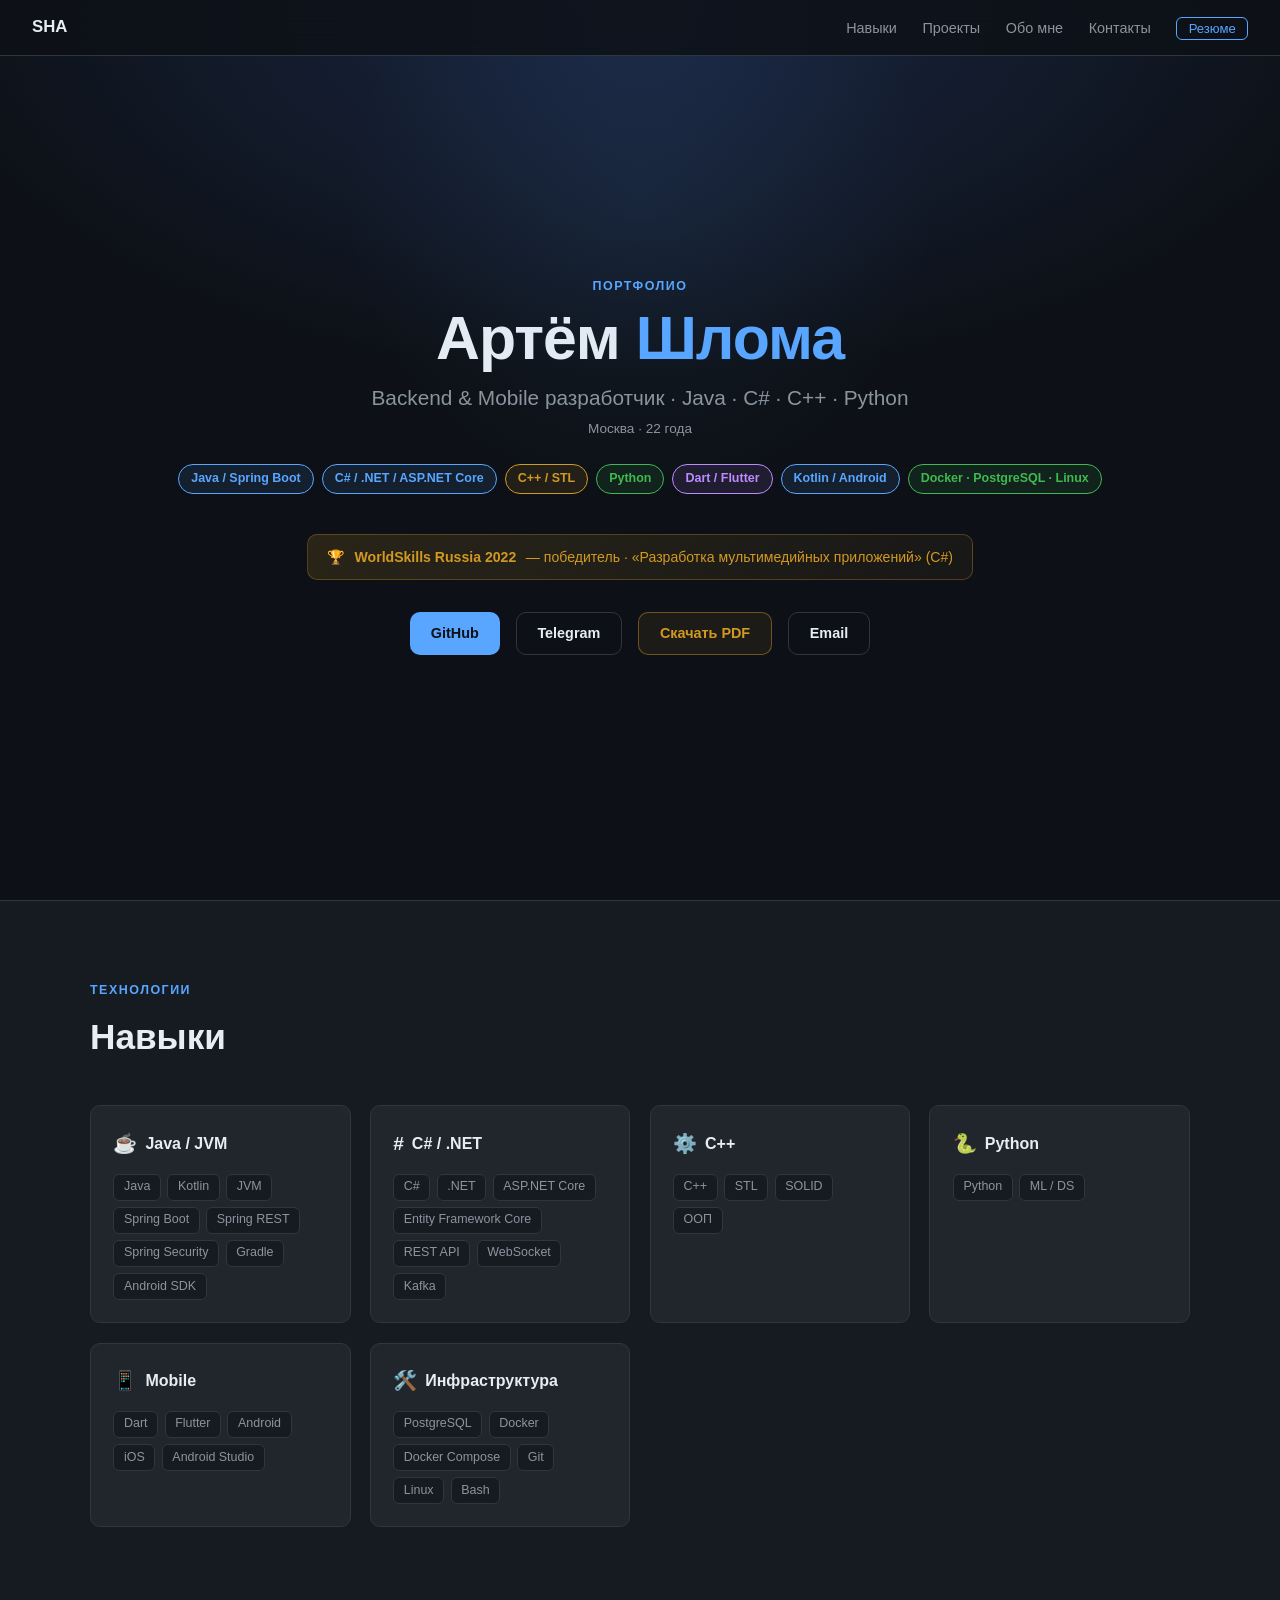
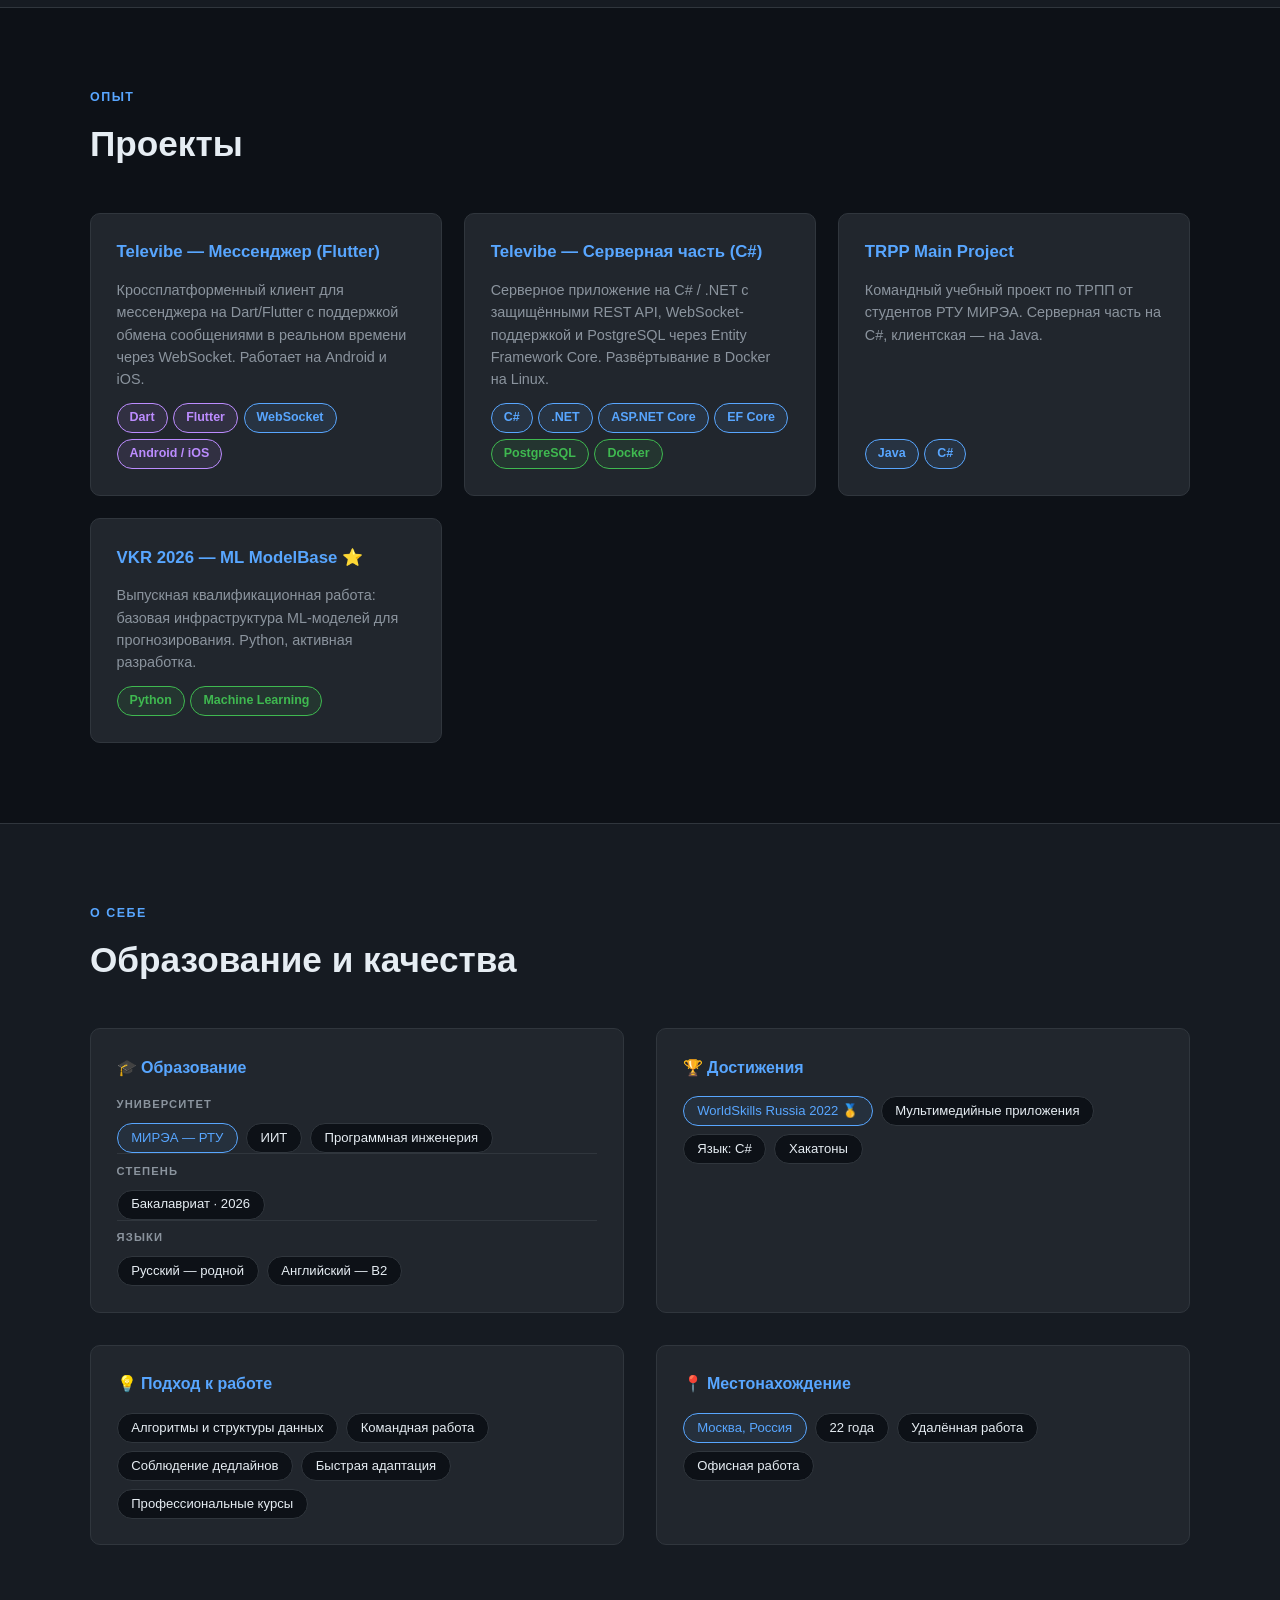
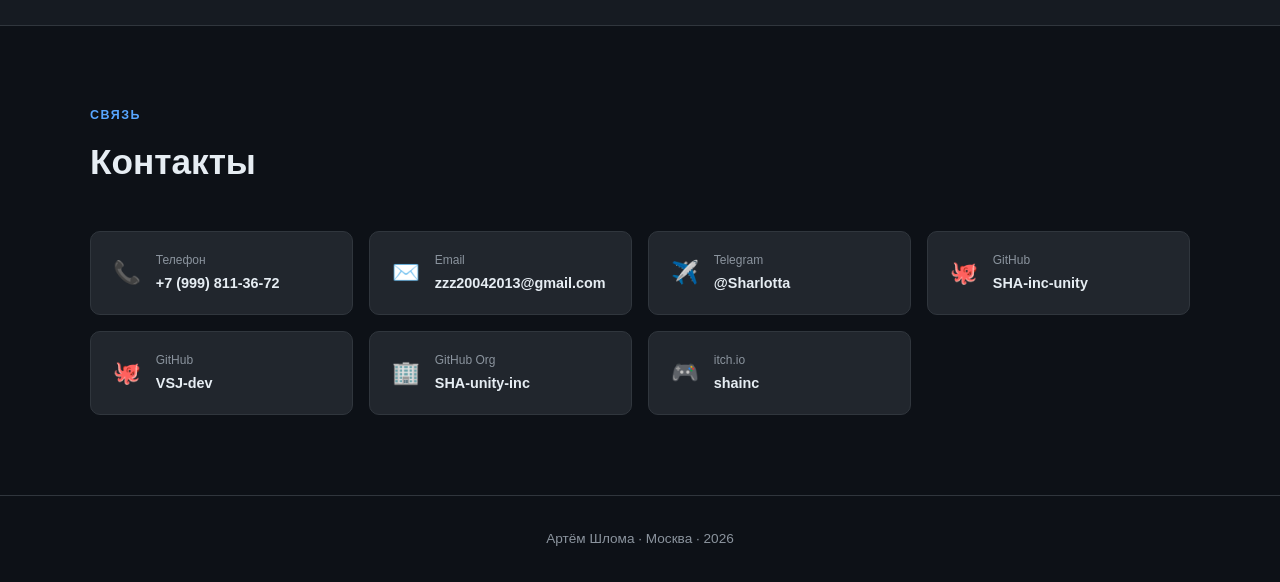
==== commit 0c24cd6b: "Обновленный резюме" ====
--- a/index.html
+++ b/index.html
@@ -135,6 +135,16 @@
       background: transparent;
     }
     .btn-outline:hover { border-color: var(--muted); background: var(--card); }
+    .btn-pdf {
+      border-color: rgba(210,153,34,.45);
+      color: var(--orange);
+      background: rgba(210,153,34,.08);
+    }
+    .btn-pdf:hover {
+      border-color: var(--orange);
+      background: rgba(210,153,34,.14);
+      color: #ffd166;
+    }
 
     .achievement-banner {
       margin-top: 2.5rem;
@@ -379,6 +389,9 @@
     <a href="https://t.me/Sharlotta" class="btn btn-outline" target="_blank" rel="noopener">
       Telegram
     </a>
+    <a href="/resume/?download=1" class="btn btn-outline btn-pdf" target="_blank" rel="noopener">
+      Скачать PDF
+    </a>
     <a href="mailto:zzz20042013@gmail.com" class="btn btn-outline">
       Email
     </a>
@@ -704,7 +717,7 @@
     var chip = document.getElementById('age-chip');
     if (chip) chip.textContent = txt;
     var heroAge = document.getElementById('hero-age');
-    if (heroAge) heroAge.textContent = age + ' лет';
+    if (heroAge) heroAge.textContent = txt;
   })();
 </script>
 </body>
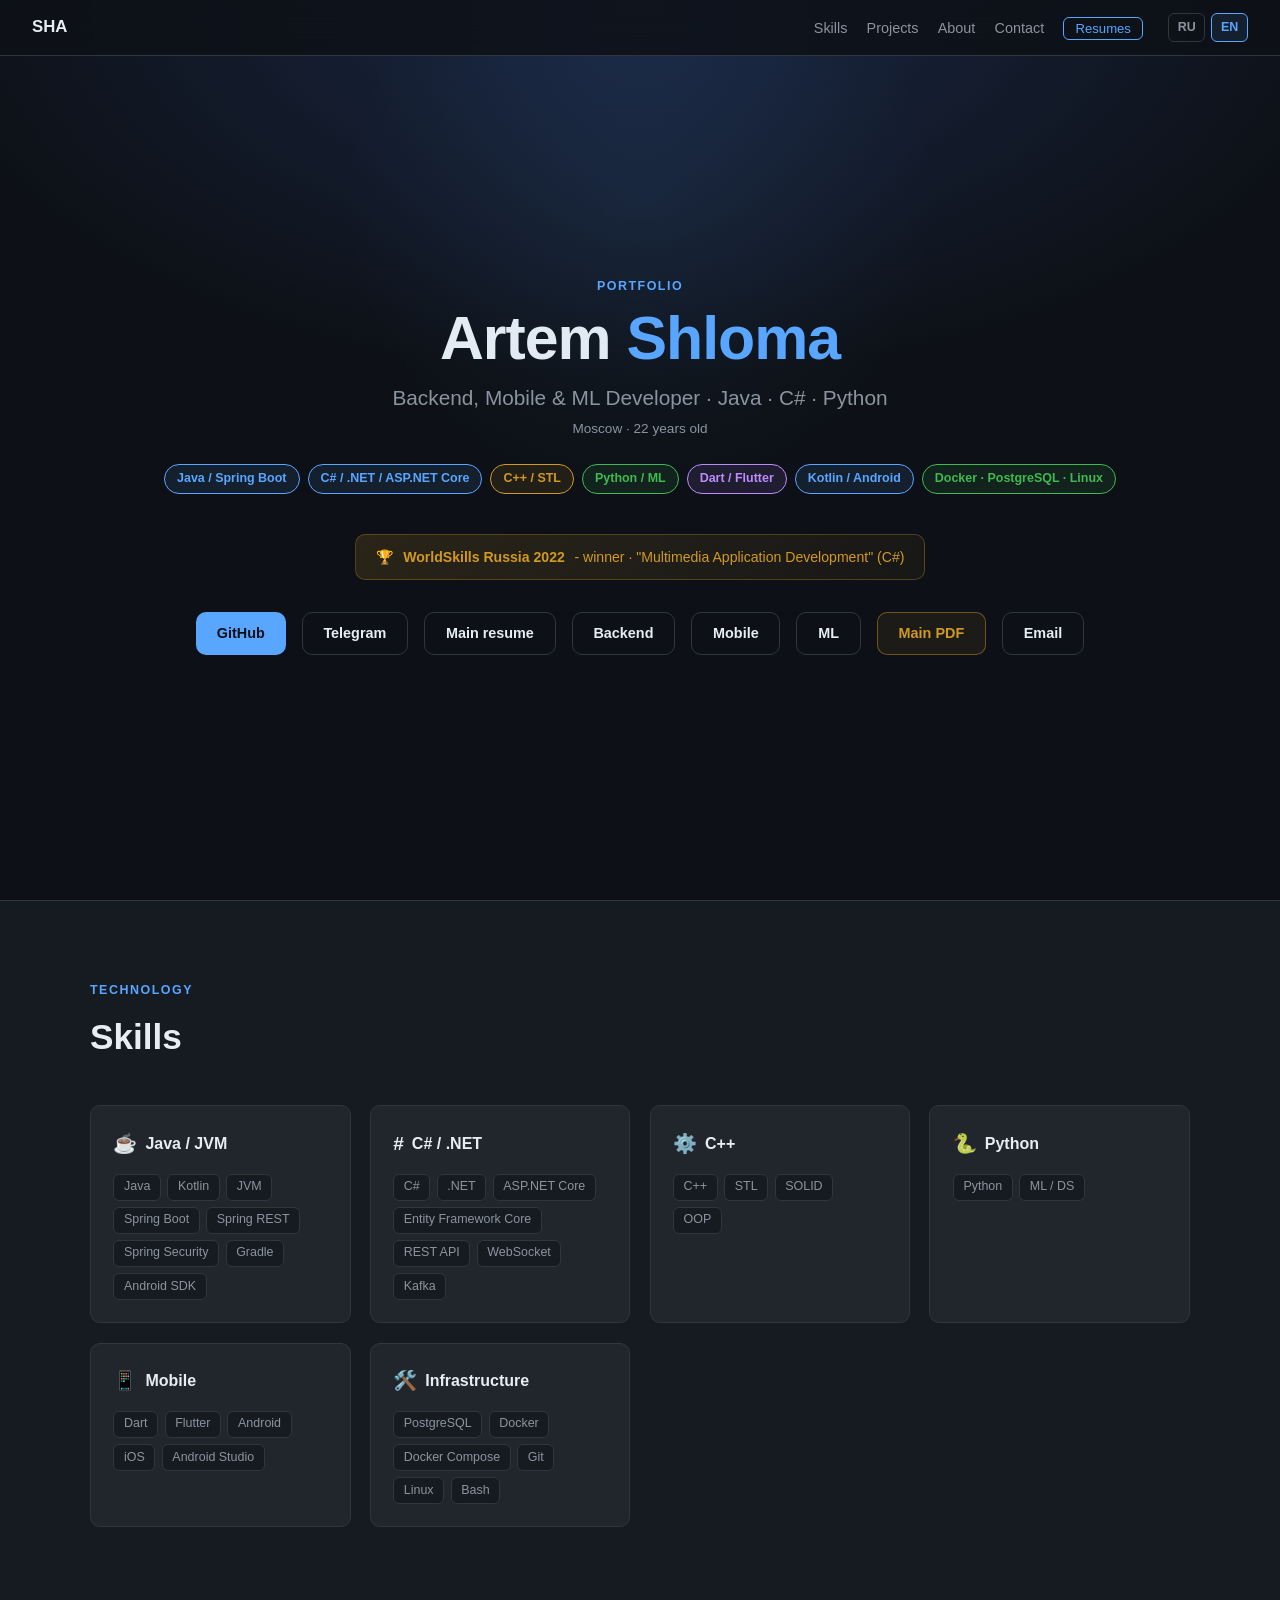
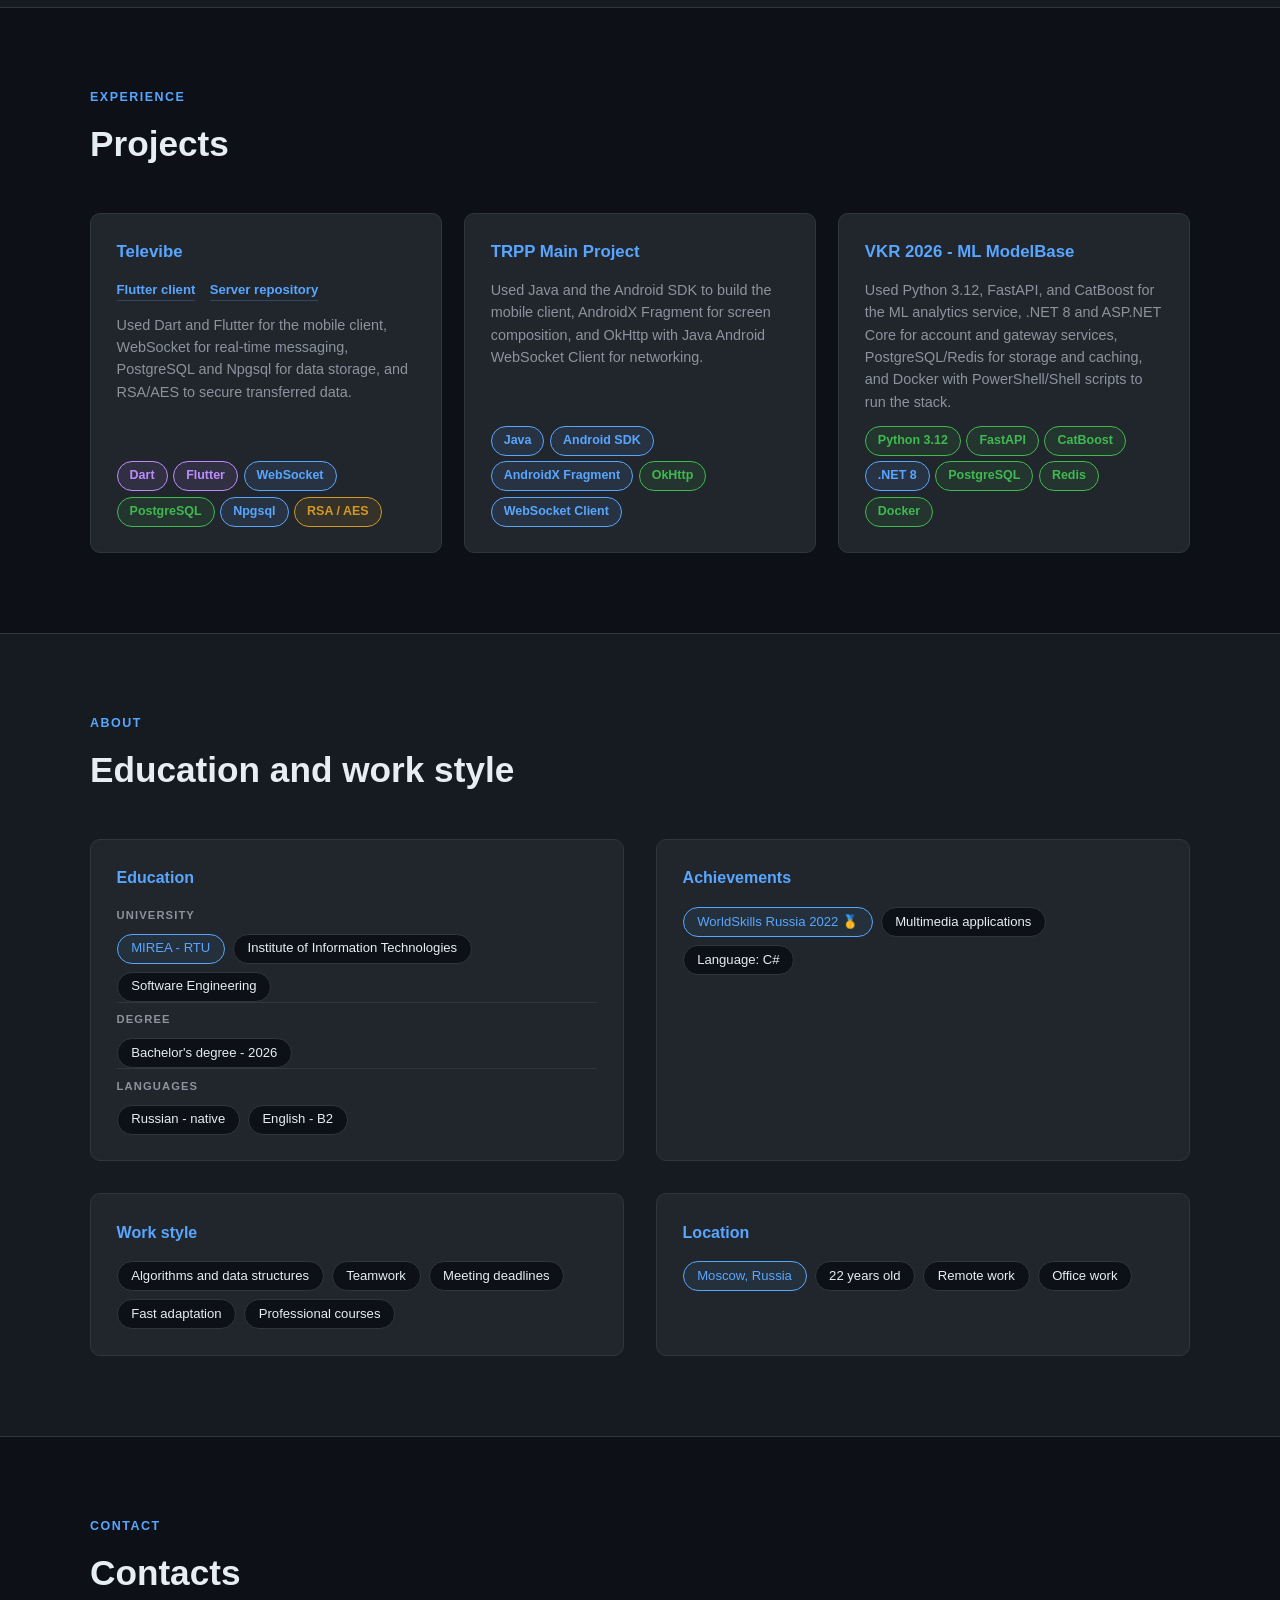
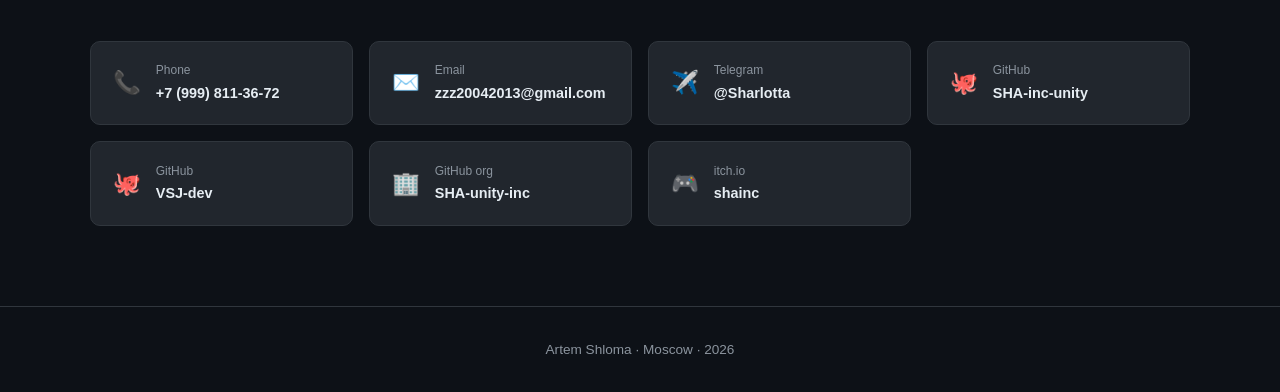
==== commit 712dd57a: "созданы более конкретные резюме" ====
--- a/index.html
+++ b/index.html
@@ -1,9 +1,10 @@
 <!DOCTYPE html>
-<html lang="ru">
+<html lang="en">
 <head>
   <meta charset="UTF-8" />
   <meta name="viewport" content="width=device-width, initial-scale=1.0" />
-  <title>Артём Шлома — Портфолио</title>
+  <title>Artem Shloma - Portfolio</title>
+  <link rel="preconnect" href="https://ipapi.co" crossorigin />
   <style>
     *, *::before, *::after { box-sizing: border-box; margin: 0; padding: 0; }
 
@@ -32,7 +33,6 @@
       line-height: 1.6;
     }
 
-    /* NAV */
     nav {
       position: fixed;
       top: 0; left: 0; right: 0;
@@ -47,11 +47,33 @@
       height: 56px;
     }
     nav .logo { font-weight: 700; color: var(--text); font-size: 1.05rem; }
-    nav ul { list-style: none; display: flex; gap: 1.6rem; }
+    nav ul { list-style: none; display: flex; gap: 1.2rem; align-items: center; }
     nav a { color: var(--muted); text-decoration: none; font-size: 0.9rem; transition: color .2s; }
     nav a:hover { color: var(--text); }
-
-    /* HERO */
+    .lang-switcher {
+      display: inline-flex;
+      align-items: center;
+      gap: .35rem;
+      padding-left: .35rem;
+    }
+    .lang-link {
+      display: inline-flex;
+      align-items: center;
+      justify-content: center;
+      min-width: 34px;
+      padding: .2rem .55rem;
+      border: 1px solid var(--border);
+      border-radius: 6px;
+      font-size: .78rem;
+      font-weight: 700;
+      color: var(--muted);
+    }
+    .lang-link.is-active {
+      border-color: var(--accent);
+      color: var(--accent);
+      background: rgba(88,166,255,.1);
+    }
+
     .hero {
       min-height: 100vh;
       display: flex;
@@ -160,7 +182,6 @@
     }
     .achievement-banner span { font-weight: 700; }
 
-    /* SECTIONS */
     section { padding: 5rem 2rem; }
     .container { max-width: 1100px; margin: 0 auto; }
     .section-label {
@@ -177,7 +198,6 @@
       margin-bottom: 2.5rem;
     }
 
-    /* SKILLS */
     #skills { background: var(--bg2); }
     .skills-grid {
       display: grid;
@@ -211,7 +231,6 @@
       color: var(--muted);
     }
 
-    /* PROJECTS */
     .projects-grid {
       display: grid;
       grid-template-columns: repeat(auto-fill, minmax(320px, 1fr));
@@ -236,10 +255,22 @@
       text-decoration: none;
     }
     .project-name:hover { text-decoration: underline; }
+    .project-links {
+      display: flex;
+      flex-wrap: wrap;
+      gap: .45rem .9rem;
+    }
+    .project-links a {
+      color: var(--accent);
+      text-decoration: none;
+      font-size: .82rem;
+      font-weight: 600;
+      border-bottom: 1px solid rgba(88,166,255,.25);
+    }
+    .project-links a:hover { text-decoration: underline; }
     .project-desc { font-size: .9rem; color: var(--muted); line-height: 1.55; }
     .project-stack { display: flex; flex-wrap: wrap; gap: .35rem; margin-top: auto; }
 
-    /* ABOUT */
     #about { background: var(--bg2); }
     .about-grid {
       display: grid;
@@ -254,16 +285,6 @@
       padding: 1.6rem;
     }
     .about-card h3 { font-size: 1rem; font-weight: 700; margin-bottom: 1rem; color: var(--accent); }
-    .about-card ul { list-style: none; display: flex; flex-direction: column; gap: .55rem; }
-    .about-card li {
-      font-size: .9rem;
-      color: var(--muted);
-      padding-left: 1.1rem;
-      position: relative;
-    }
-    .about-card li::before { content: '→'; position: absolute; left: 0; color: var(--accent); }
-
-    /* CHIPS */
     .chips { display: flex; flex-wrap: wrap; gap: .5rem; }
     .chip {
       display: inline-block;
@@ -276,9 +297,6 @@
       line-height: 1.4;
     }
     .chip-accent { border-color: var(--accent); color: var(--accent); background: rgba(88,166,255,.08); }
-    .chip-muted  { color: var(--muted); }
-
-    /* CHIP GROUPS */
     .chip-group {
       display: flex;
       flex-direction: column;
@@ -296,7 +314,6 @@
       color: var(--muted);
     }
 
-    /* CONTACT */
     .contact-grid {
       display: grid;
       grid-template-columns: repeat(auto-fill, minmax(220px, 1fr));
@@ -319,7 +336,6 @@
     .contact-label { font-size: .75rem; color: var(--muted); margin-bottom: .1rem; }
     .contact-value { font-size: .9rem; font-weight: 600; }
 
-    /* FOOTER */
     footer {
       border-top: 1px solid var(--border);
       text-align: center;
@@ -328,85 +344,88 @@
       font-size: .85rem;
     }
 
-    /* DIVIDER */
     .divider {
       height: 1px;
       background: var(--border);
       margin: 0;
     }
 
-    /* SCROLLBAR */
     ::-webkit-scrollbar { width: 6px; }
     ::-webkit-scrollbar-track { background: var(--bg); }
     ::-webkit-scrollbar-thumb { background: var(--border); border-radius: 3px; }
     ::-webkit-scrollbar-thumb:hover { background: var(--muted); }
 
-    @media (max-width: 600px) {
-      nav ul { gap: .9rem; }
+    @media (max-width: 720px) {
+      nav {
+        padding: .75rem 1rem;
+        height: auto;
+        align-items: flex-start;
+      }
+      nav ul {
+        flex-wrap: wrap;
+        justify-content: flex-end;
+        gap: .65rem;
+      }
       .hero-links { flex-direction: column; align-items: center; }
     }
   </style>
 </head>
 <body>
 
-<!-- NAVIGATION -->
 <nav>
   <div class="logo">SHA</div>
   <ul>
-    <li><a href="#skills">Навыки</a></li>
-    <li><a href="#projects">Проекты</a></li>
-    <li><a href="#about">Обо мне</a></li>
-    <li><a href="#contact">Контакты</a></li>
-    <li><a href="/resume/" style="color:var(--accent);border:1px solid var(--accent);padding:.2rem .7rem;border-radius:6px;font-size:.82rem;">Резюме</a></li>
+    <li><a href="#skills">Skills</a></li>
+    <li><a href="#projects">Projects</a></li>
+    <li><a href="#about">About</a></li>
+    <li><a href="#contact">Contact</a></li>
+    <li><a href="/resume/" style="color:var(--accent);border:1px solid var(--accent);padding:.2rem .7rem;border-radius:6px;font-size:.82rem;">Resumes</a></li>
+    <li class="lang-switcher">
+      <a href="/ru/" class="lang-link" data-lang-switch="ru">RU</a>
+      <a href="/" class="lang-link" data-lang-switch="en">EN</a>
+    </li>
   </ul>
 </nav>
 
-<!-- HERO -->
 <section class="hero">
-  <p class="section-label">Портфолио</p>
-  <h1 class="hero-name">Артём <span>Шлома</span></h1>
-  <p class="hero-title">Backend &amp; Mobile разработчик · Java · C# · C++ · Python</p>
-  <p class="hero-title" style="font-size:.85rem;margin-top:.2rem;color:var(--muted)">Москва · <span id="hero-age"></span></p>
+  <p class="section-label">Portfolio</p>
+  <h1 class="hero-name">Artem <span>Shloma</span></h1>
+  <p class="hero-title">Backend, Mobile &amp; ML Developer · Java · C# · Python</p>
+  <p class="hero-title" style="font-size:.85rem;margin-top:.2rem;color:var(--muted)">Moscow · <span id="hero-age"></span></p>
 
   <div class="hero-badges">
     <span class="badge badge-blue">Java / Spring Boot</span>
     <span class="badge badge-blue">C# / .NET / ASP.NET Core</span>
     <span class="badge badge-orange">C++ / STL</span>
-    <span class="badge badge-green">Python</span>
+    <span class="badge badge-green">Python / ML</span>
     <span class="badge badge-purple">Dart / Flutter</span>
     <span class="badge badge-blue">Kotlin / Android</span>
     <span class="badge badge-green">Docker · PostgreSQL · Linux</span>
   </div>
 
   <div class="achievement-banner">
-    🏆 <span>WorldSkills Russia 2022</span> — победитель · «Разработка мультимедийных приложений» (C#)
+    🏆 <span>WorldSkills Russia 2022</span> - winner · "Multimedia Application Development" (C#)
   </div>
 
   <div class="hero-links">
-    <a href="https://github.com/SHA-inc-unity" class="btn btn-primary" target="_blank" rel="noopener">
-      GitHub
-    </a>
-    <a href="https://t.me/Sharlotta" class="btn btn-outline" target="_blank" rel="noopener">
-      Telegram
-    </a>
-    <a href="/resume/?download=1" class="btn btn-outline btn-pdf" target="_blank" rel="noopener">
-      Скачать PDF
-    </a>
-    <a href="mailto:zzz20042013@gmail.com" class="btn btn-outline">
-      Email
-    </a>
+    <a href="https://github.com/SHA-inc-unity" class="btn btn-primary" target="_blank" rel="noopener">GitHub</a>
+    <a href="https://t.me/Sharlotta" class="btn btn-outline" target="_blank" rel="noopener">Telegram</a>
+    <a href="/resume/" class="btn btn-outline">Main resume</a>
+    <a href="/resume/backend/" class="btn btn-outline">Backend</a>
+    <a href="/resume/mobile/" class="btn btn-outline">Mobile</a>
+    <a href="/resume/ml/" class="btn btn-outline">ML</a>
+    <a href="/resume/?download=1" class="btn btn-outline btn-pdf" target="_blank" rel="noopener">Main PDF</a>
+    <a href="mailto:zzz20042013@gmail.com" class="btn btn-outline">Email</a>
   </div>
 </section>
 
 <div class="divider"></div>
 
-<!-- SKILLS -->
 <section id="skills">
   <div class="container">
-    <p class="section-label">Технологии</p>
-    <h2>Навыки</h2>
+    <p class="section-label">Technology</p>
+    <h2>Skills</h2>
     <div class="skills-grid">
-
       <div class="skill-card">
         <h3><span class="skill-icon">☕</span> Java / JVM</h3>
         <div class="skill-tags">
@@ -440,7 +459,7 @@
           <span class="tag">C++</span>
           <span class="tag">STL</span>
           <span class="tag">SOLID</span>
-          <span class="tag">ООП</span>
+          <span class="tag">OOP</span>
         </div>
       </div>
 
@@ -464,7 +483,7 @@
       </div>
 
       <div class="skill-card">
-        <h3><span class="skill-icon">🛠️</span> Инфраструктура</h3>
+        <h3><span class="skill-icon">🛠️</span> Infrastructure</h3>
         <div class="skill-tags">
           <span class="tag">PostgreSQL</span>
           <span class="tag">Docker</span>
@@ -474,178 +493,154 @@
           <span class="tag">Bash</span>
         </div>
       </div>
-
     </div>
   </div>
 </section>
 
 <div class="divider"></div>
 
-<!-- PROJECTS -->
 <section id="projects">
   <div class="container">
-    <p class="section-label">Опыт</p>
-    <h2>Проекты</h2>
+    <p class="section-label">Experience</p>
+    <h2>Projects</h2>
     <div class="projects-grid">
-
       <div class="project-card">
         <div class="project-header">
-          <a href="https://github.com/FuhFuhOrg/Televibe/tree/main/Flutter/tele_vibe" class="project-name" target="_blank" rel="noopener">
-            Televibe — Мессенджер (Flutter)
-          </a>
+          <span class="project-name">Televibe</span>
+        </div>
+        <div class="project-links">
+          <a href="https://github.com/FuhFuhOrg/Televibe/tree/main/Flutter/tele_vibe" target="_blank" rel="noopener">Flutter client</a>
+          <a href="https://github.com/FuhFuhOrg/Televibe_server" target="_blank" rel="noopener">Server repository</a>
         </div>
         <p class="project-desc">
-          Кроссплатформенный клиент для мессенджера на Dart/Flutter с поддержкой обмена сообщениями 
-          в реальном времени через WebSocket. Работает на Android и iOS.
+          Used Dart and Flutter for the mobile client, WebSocket for real-time messaging,
+          PostgreSQL and Npgsql for data storage, and RSA/AES to secure transferred data.
         </p>
         <div class="project-stack">
           <span class="badge badge-purple">Dart</span>
           <span class="badge badge-purple">Flutter</span>
           <span class="badge badge-blue">WebSocket</span>
-          <span class="badge badge-purple">Android / iOS</span>
+          <span class="badge badge-green">PostgreSQL</span>
+          <span class="badge badge-blue">Npgsql</span>
+          <span class="badge badge-orange">RSA / AES</span>
         </div>
       </div>
 
       <div class="project-card">
         <div class="project-header">
-          <a href="https://github.com/FuhFuhOrg/Televibe_server" class="project-name" target="_blank" rel="noopener">
-            Televibe — Серверная часть (C#)
-          </a>
+          <a href="https://github.com/SHA-unity-inc/TRPP_Main_Project" class="project-name" target="_blank" rel="noopener">TRPP Main Project</a>
         </div>
         <p class="project-desc">
-          Серверное приложение на C# / .NET с защищёнными REST API, WebSocket-поддержкой 
-          и PostgreSQL через Entity Framework Core. Развёртывание в Docker на Linux.
-        </p>
-        <div class="project-stack">
-          <span class="badge badge-blue">C#</span>
-          <span class="badge badge-blue">.NET</span>
-          <span class="badge badge-blue">ASP.NET Core</span>
-          <span class="badge badge-blue">EF Core</span>
-          <span class="badge badge-green">PostgreSQL</span>
-          <span class="badge badge-green">Docker</span>
-        </div>
-      </div>
-
-      <div class="project-card">
-        <div class="project-header">
-          <a href="https://github.com/SHA-unity-inc/TRPP_Main_Project" class="project-name" target="_blank" rel="noopener">
-            TRPP Main Project
-          </a>
-        </div>
-        <p class="project-desc">
-          Командный учебный проект по ТРПП от студентов РТУ МИРЭА. Серверная часть на C#, 
-          клиентская — на Java.
+          Used Java and the Android SDK to build the mobile client, AndroidX Fragment for screen composition,
+          and OkHttp with Java Android WebSocket Client for networking.
         </p>
         <div class="project-stack">
           <span class="badge badge-blue">Java</span>
-          <span class="badge badge-blue">C#</span>
+          <span class="badge badge-blue">Android SDK</span>
+          <span class="badge badge-blue">AndroidX Fragment</span>
+          <span class="badge badge-green">OkHttp</span>
+          <span class="badge badge-blue">WebSocket Client</span>
         </div>
       </div>
 
       <div class="project-card">
         <div class="project-header">
-          <a href="https://github.com/SHA-inc-unity/VKR_2026_ModelBase" class="project-name" target="_blank" rel="noopener">
-            VKR 2026 — ML ModelBase ⭐
-          </a>
+          <a href="https://github.com/SHA-inc-unity/VKR_2026_ModelBase" class="project-name" target="_blank" rel="noopener">VKR 2026 - ML ModelBase</a>
         </div>
         <p class="project-desc">
-          Выпускная квалификационная работа: базовая инфраструктура ML-моделей для прогнозирования. 
-          Python, активная разработка.
+          Used Python 3.12, FastAPI, and CatBoost for the ML analytics service, .NET 8 and ASP.NET Core
+          for account and gateway services, PostgreSQL/Redis for storage and caching, and Docker with PowerShell/Shell scripts to run the stack.
         </p>
         <div class="project-stack">
-          <span class="badge badge-green">Python</span>
-          <span class="badge badge-green">Machine Learning</span>
-        </div>
-      </div>
-
-
-
+          <span class="badge badge-green">Python 3.12</span>
+          <span class="badge badge-green">FastAPI</span>
+          <span class="badge badge-green">CatBoost</span>
+          <span class="badge badge-blue">.NET 8</span>
+          <span class="badge badge-green">PostgreSQL</span>
+          <span class="badge badge-green">Redis</span>
+          <span class="badge badge-green">Docker</span>
+        </div>
+      </div>
     </div>
   </div>
 </section>
 
 <div class="divider"></div>
 
-<!-- ABOUT -->
 <section id="about">
   <div class="container">
-    <p class="section-label">О себе</p>
-    <h2>Образование и качества</h2>
+    <p class="section-label">About</p>
+    <h2>Education and work style</h2>
     <div class="about-grid">
-
       <div class="about-card">
-        <h3>🎓 Образование</h3>
+        <h3>Education</h3>
         <div class="chip-group">
-          <span class="chip-group-label">Университет</span>
+          <span class="chip-group-label">University</span>
           <div class="chips">
-            <span class="chip chip-accent">МИРЭА — РТУ</span>
-            <span class="chip">ИИТ</span>
-            <span class="chip">Программная инженерия</span>
+            <span class="chip chip-accent">MIREA - RTU</span>
+            <span class="chip">Institute of Information Technologies</span>
+            <span class="chip">Software Engineering</span>
           </div>
         </div>
         <div class="chip-group">
-          <span class="chip-group-label">Степень</span>
+          <span class="chip-group-label">Degree</span>
           <div class="chips">
-            <span class="chip">Бакалавриат · 2026</span>
+            <span class="chip">Bachelor's degree - 2026</span>
           </div>
         </div>
         <div class="chip-group">
-          <span class="chip-group-label">Языки</span>
+          <span class="chip-group-label">Languages</span>
           <div class="chips">
-            <span class="chip">Русский — родной</span>
-            <span class="chip">Английский — B2</span>
+            <span class="chip">Russian - native</span>
+            <span class="chip">English - B2</span>
           </div>
         </div>
       </div>
 
       <div class="about-card">
-        <h3>🏆 Достижения</h3>
+        <h3>Achievements</h3>
         <div class="chips">
           <span class="chip chip-accent">WorldSkills Russia 2022 🥇</span>
-          <span class="chip">Мультимедийные приложения</span>
-          <span class="chip">Язык: C#</span>
-          <span class="chip">Хакатоны</span>
+          <span class="chip">Multimedia applications</span>
+          <span class="chip">Language: C#</span>
         </div>
       </div>
 
       <div class="about-card">
-        <h3>💡 Подход к работе</h3>
+        <h3>Work style</h3>
         <div class="chips">
-          <span class="chip">Алгоритмы и структуры данных</span>
-          <span class="chip">Командная работа</span>
-          <span class="chip">Соблюдение дедлайнов</span>
-          <span class="chip">Быстрая адаптация</span>
-          <span class="chip">Профессиональные курсы</span>
+          <span class="chip">Algorithms and data structures</span>
+          <span class="chip">Teamwork</span>
+          <span class="chip">Meeting deadlines</span>
+          <span class="chip">Fast adaptation</span>
+          <span class="chip">Professional courses</span>
         </div>
       </div>
 
       <div class="about-card">
-        <h3>📍 Местонахождение</h3>
+        <h3>Location</h3>
         <div class="chips">
-          <span class="chip chip-accent">Москва, Россия</span>
+          <span class="chip chip-accent">Moscow, Russia</span>
           <span class="chip" id="age-chip"></span>
-          <span class="chip">Удалённая работа</span>
-          <span class="chip">Офисная работа</span>
-        </div>
-      </div>
-
+          <span class="chip">Remote work</span>
+          <span class="chip">Office work</span>
+        </div>
+      </div>
     </div>
   </div>
 </section>
 
 <div class="divider"></div>
 
-<!-- CONTACT -->
 <section id="contact">
   <div class="container">
-    <p class="section-label">Связь</p>
-    <h2>Контакты</h2>
+    <p class="section-label">Contact</p>
+    <h2>Contacts</h2>
     <div class="contact-grid">
-
       <a href="tel:+79998113672" class="contact-card">
         <span class="contact-icon">📞</span>
         <div>
-          <div class="contact-label">Телефон</div>
+          <div class="contact-label">Phone</div>
           <div class="contact-value">+7 (999) 811-36-72</div>
         </div>
       </a>
@@ -685,7 +680,7 @@
       <a href="https://github.com/SHA-unity-inc" class="contact-card" target="_blank" rel="noopener">
         <span class="contact-icon">🏢</span>
         <div>
-          <div class="contact-label">GitHub Org</div>
+          <div class="contact-label">GitHub org</div>
           <div class="contact-value">SHA-unity-inc</div>
         </div>
       </a>
@@ -697,27 +692,44 @@
           <div class="contact-value">shainc</div>
         </div>
       </a>
-
     </div>
   </div>
 </section>
 
 <footer>
-  <p>Артём Шлома · Москва · 2026</p>
+  <p>Artem Shloma · Moscow · 2026</p>
 </footer>
 
+<script src="/assets/locale.js"></script>
 <script>
   (function() {
-    var birth = new Date(2004, 8, 8); // Sept 8, 2004 (month 0-indexed)
+    SiteLocale.initPage({
+      currentLanguage: 'en',
+      targets: {
+        ru: '/ru/',
+        en: '/'
+      }
+    });
+
+    var birth = new Date(2004, 8, 8);
     var now = new Date();
     var age = now.getFullYear() - birth.getFullYear();
-    var m = now.getMonth() - birth.getMonth();
-    if (m < 0 || (m === 0 && now.getDate() < birth.getDate())) age--;
-    var txt = age + ' ' + (age === 21 ? 'год' : age >= 22 && age <= 24 ? 'года' : 'лет');
+    var monthDelta = now.getMonth() - birth.getMonth();
+
+    if (monthDelta < 0 || (monthDelta === 0 && now.getDate() < birth.getDate())) {
+      age--;
+    }
+
+    var ageText = age + ' years old';
     var chip = document.getElementById('age-chip');
-    if (chip) chip.textContent = txt;
     var heroAge = document.getElementById('hero-age');
-    if (heroAge) heroAge.textContent = txt;
+
+    if (chip) {
+      chip.textContent = ageText;
+    }
+    if (heroAge) {
+      heroAge.textContent = ageText;
+    }
   })();
 </script>
 </body>
